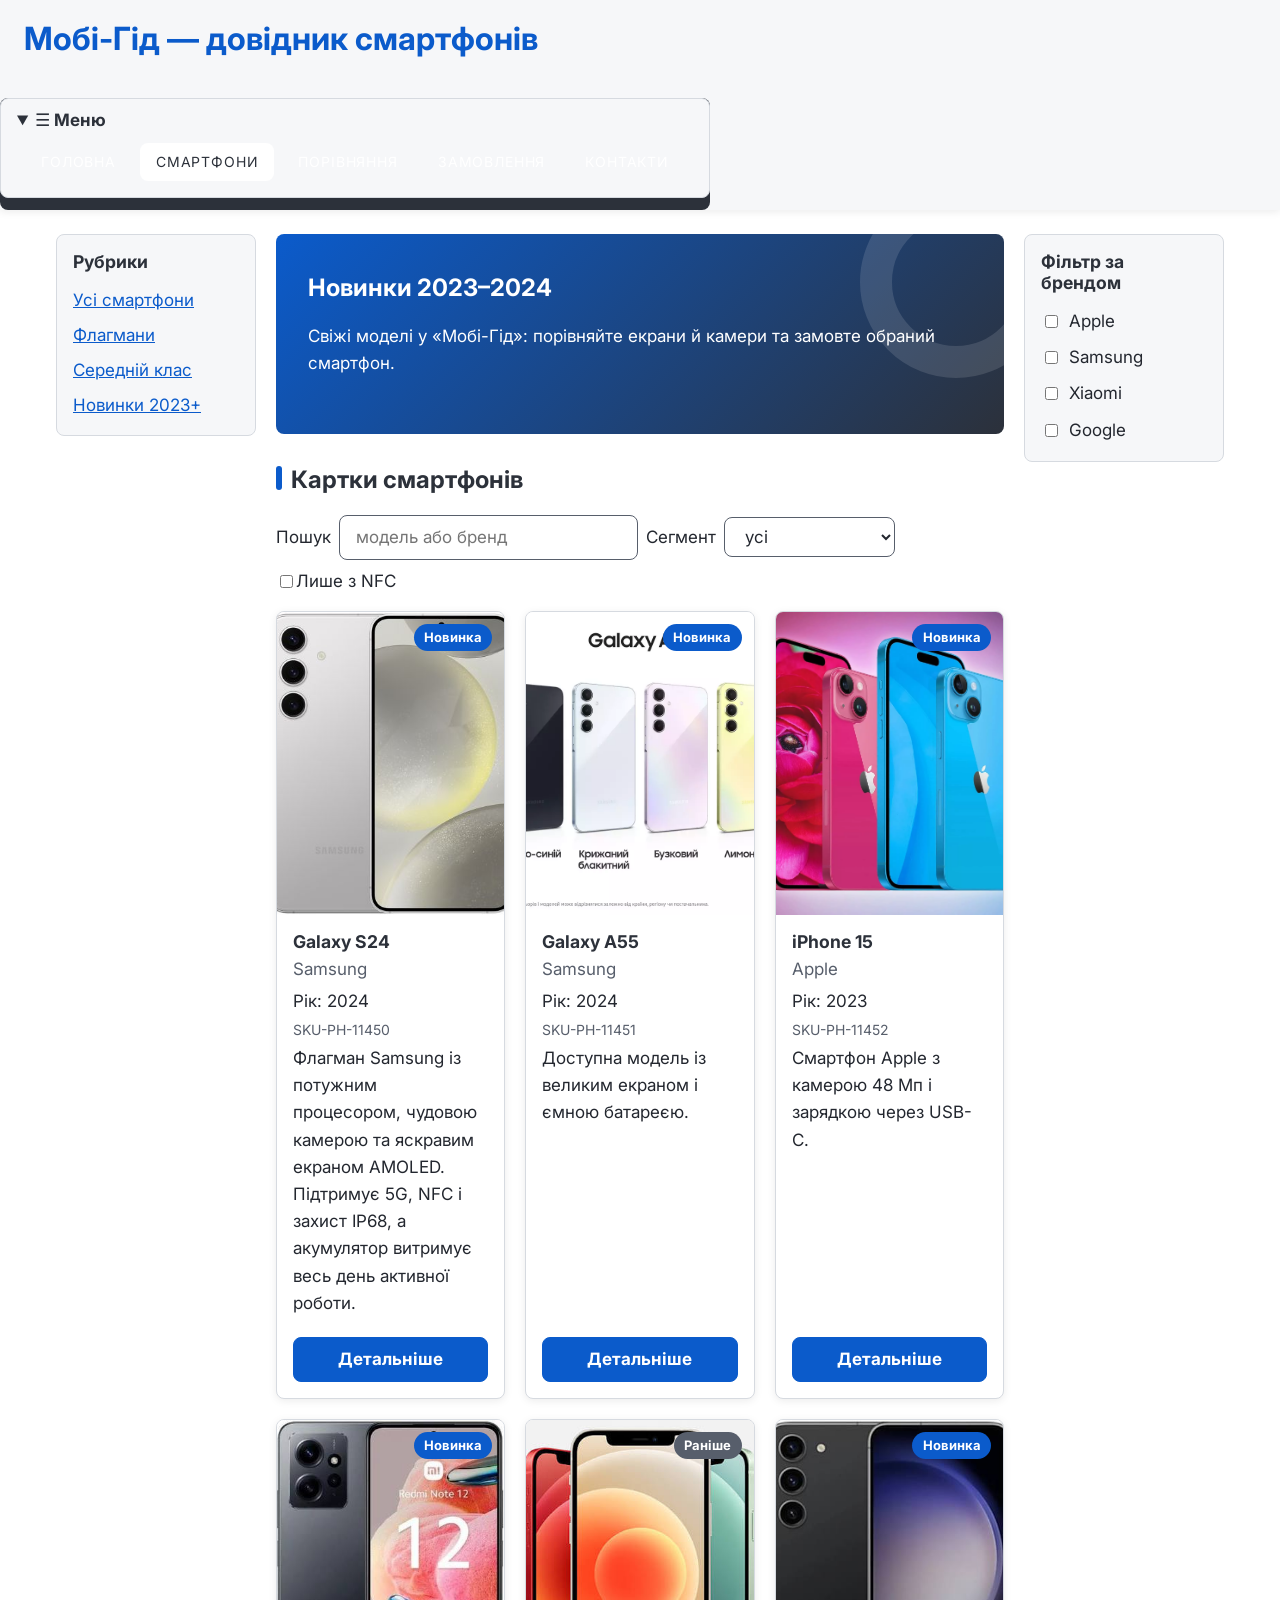
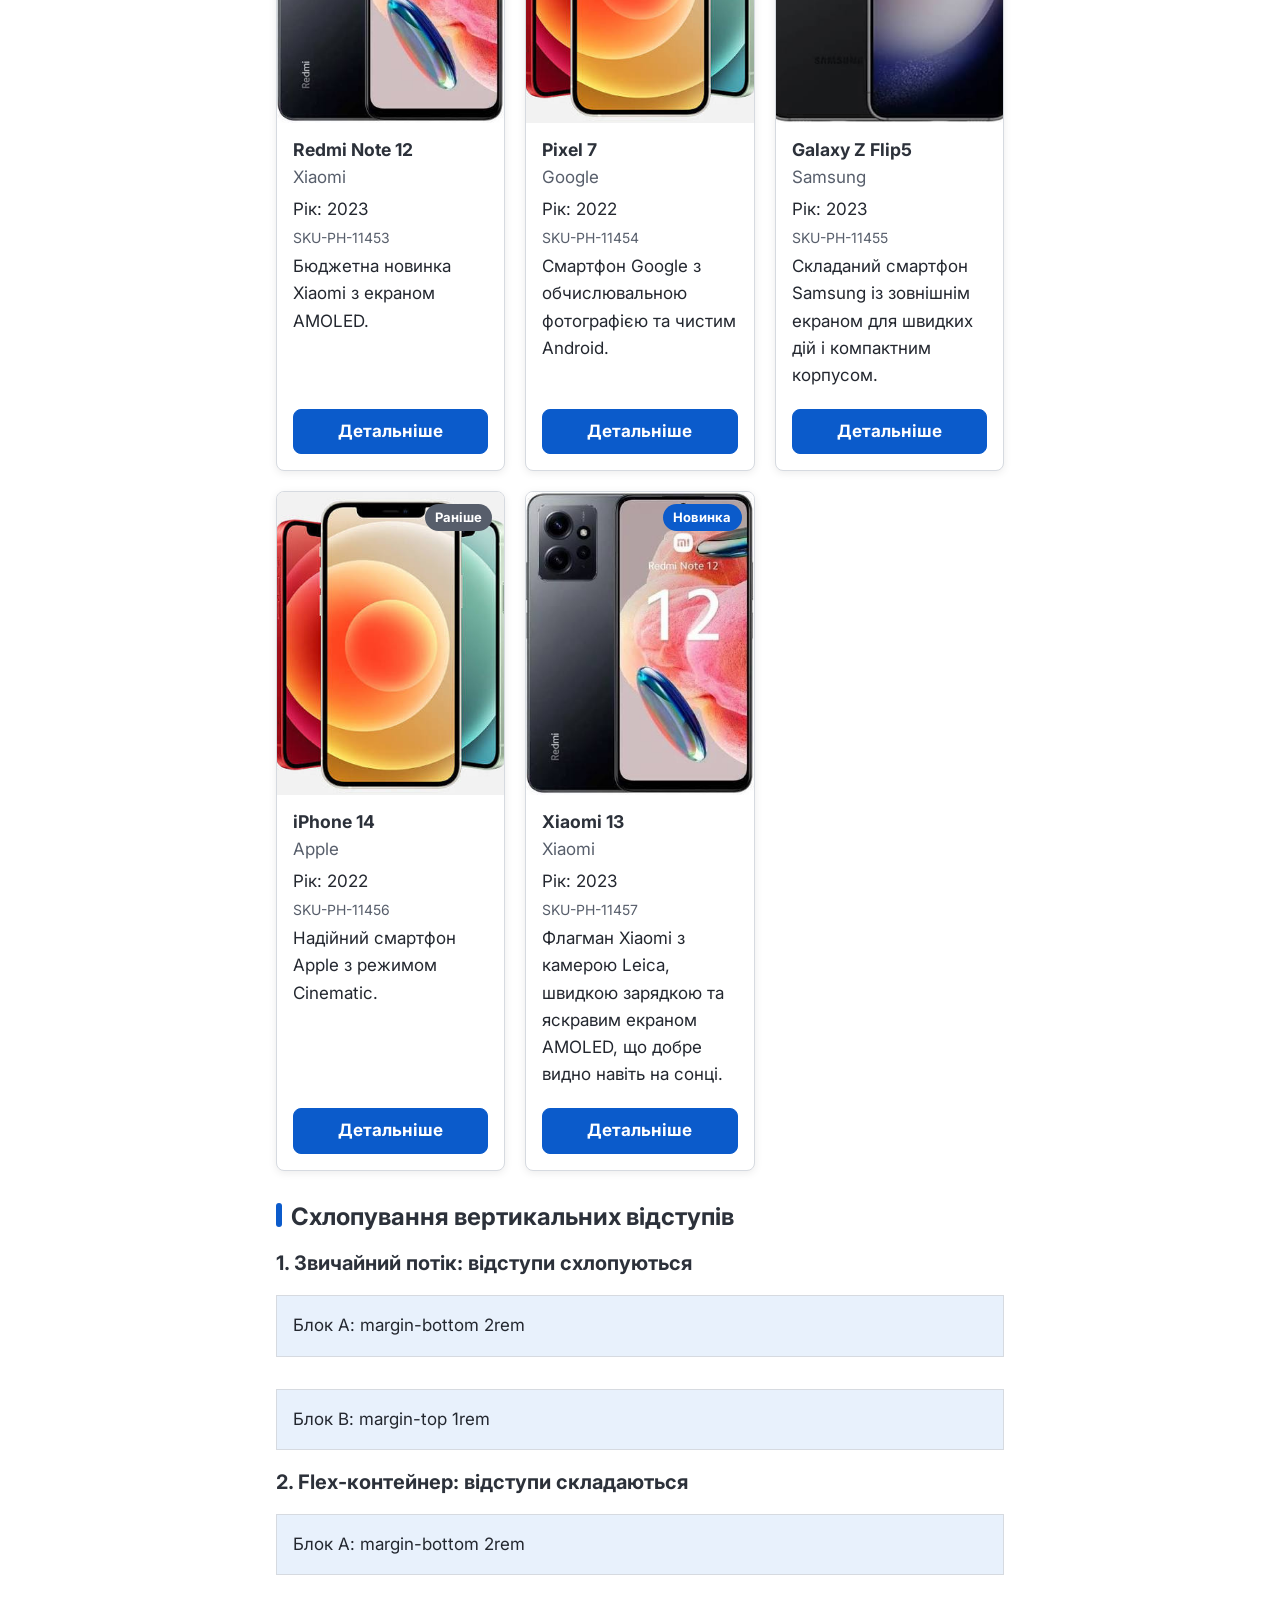
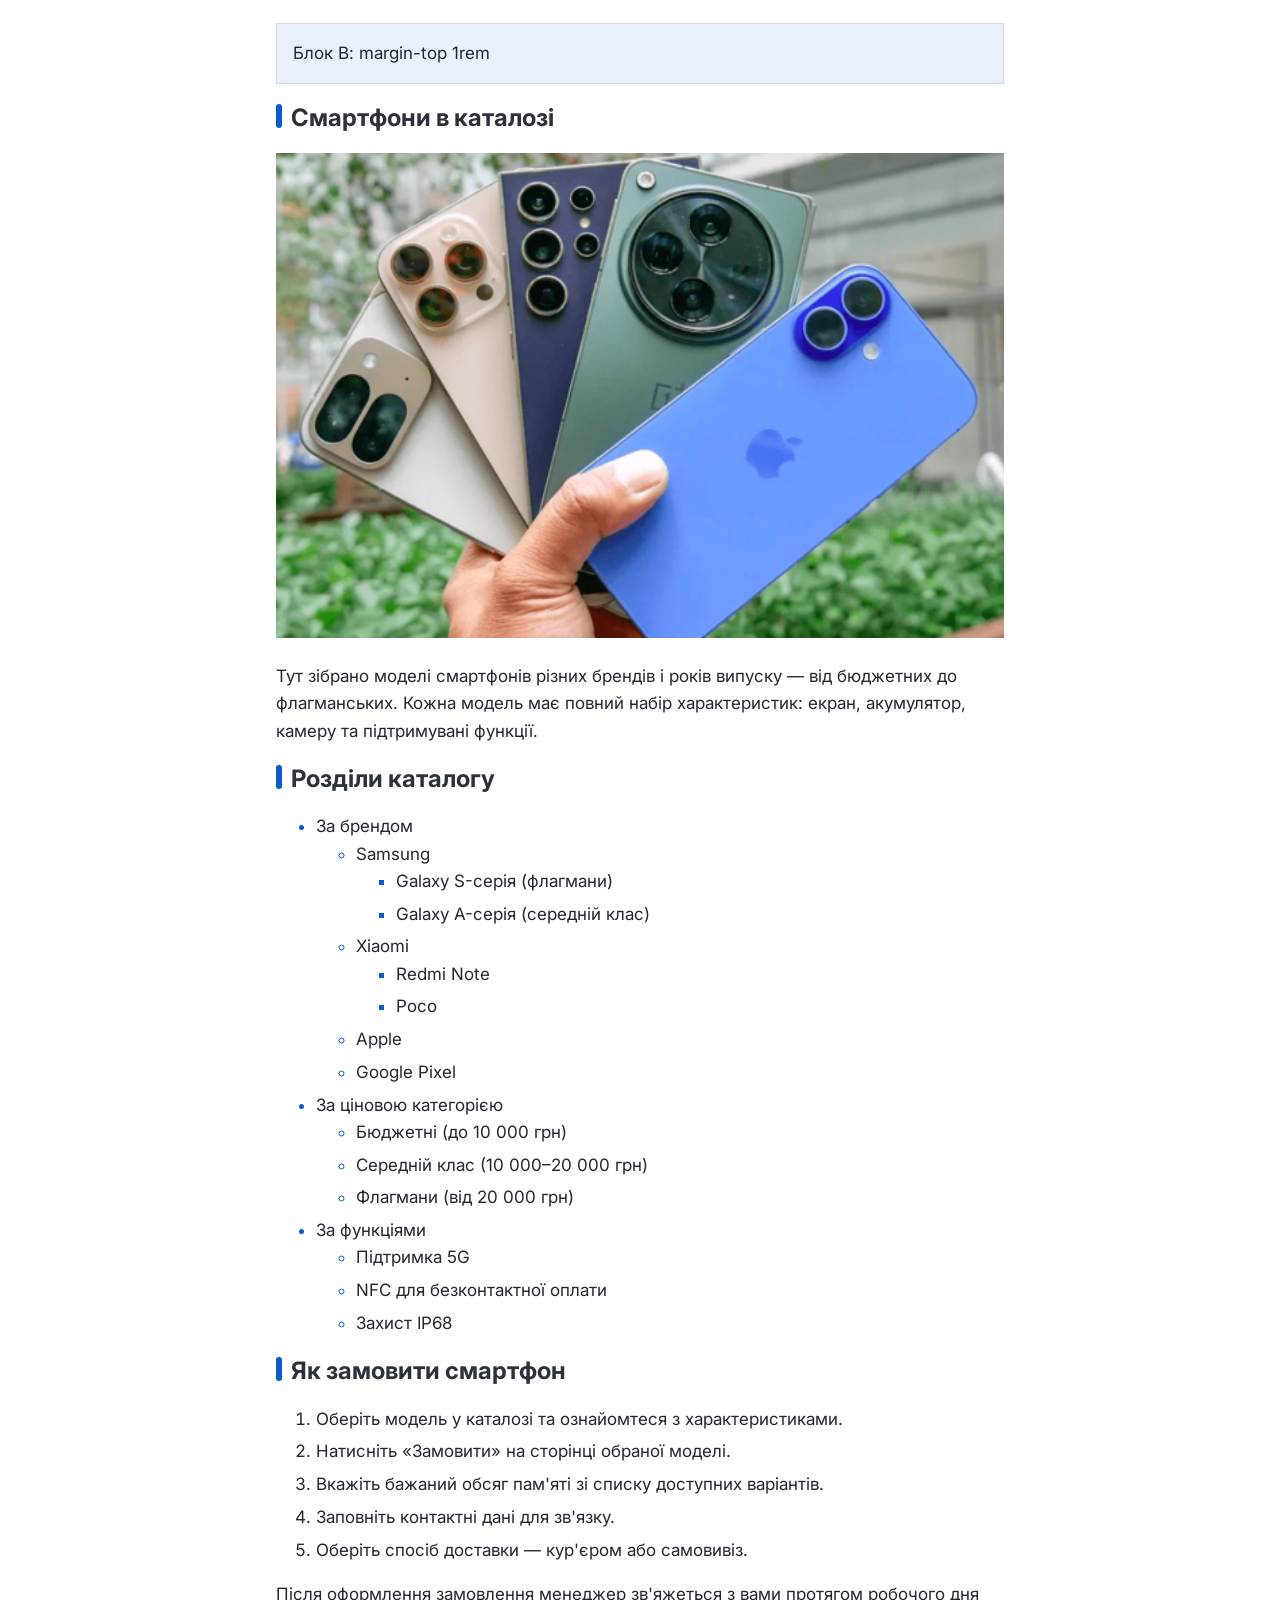
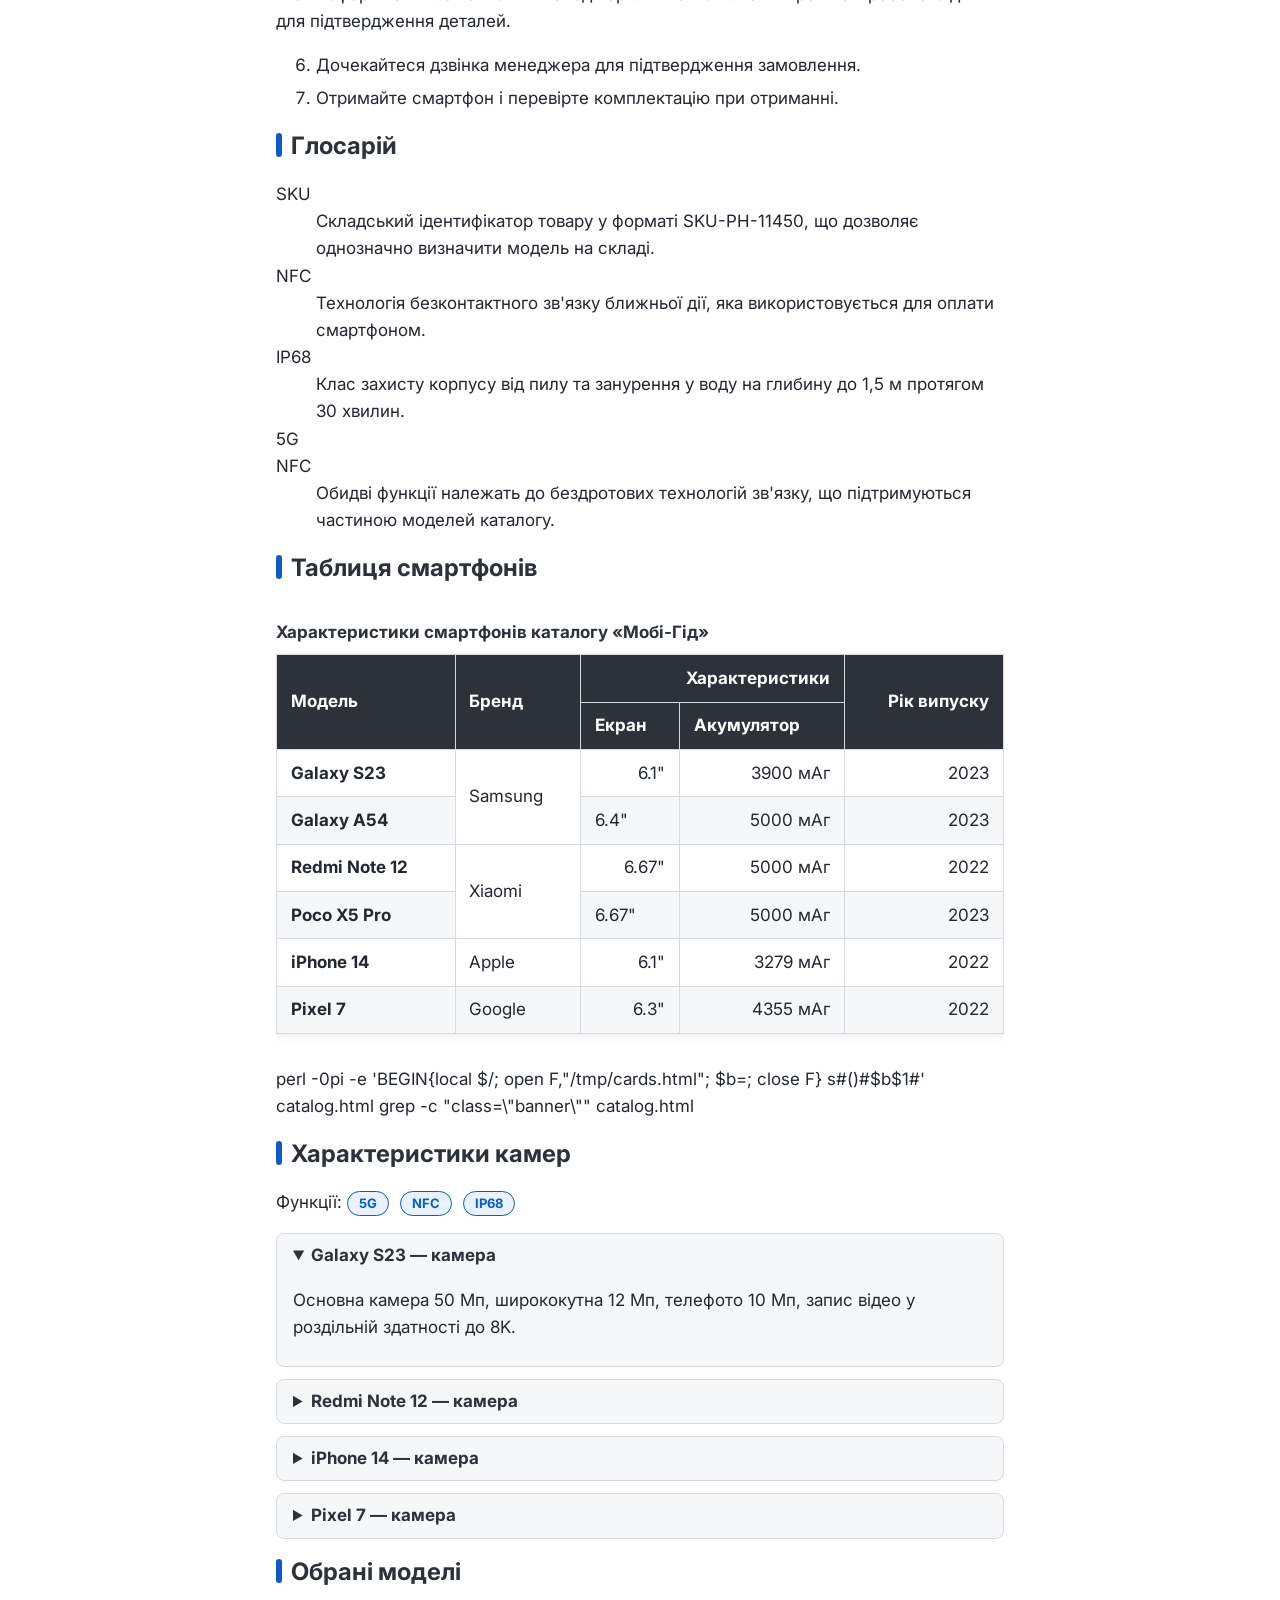
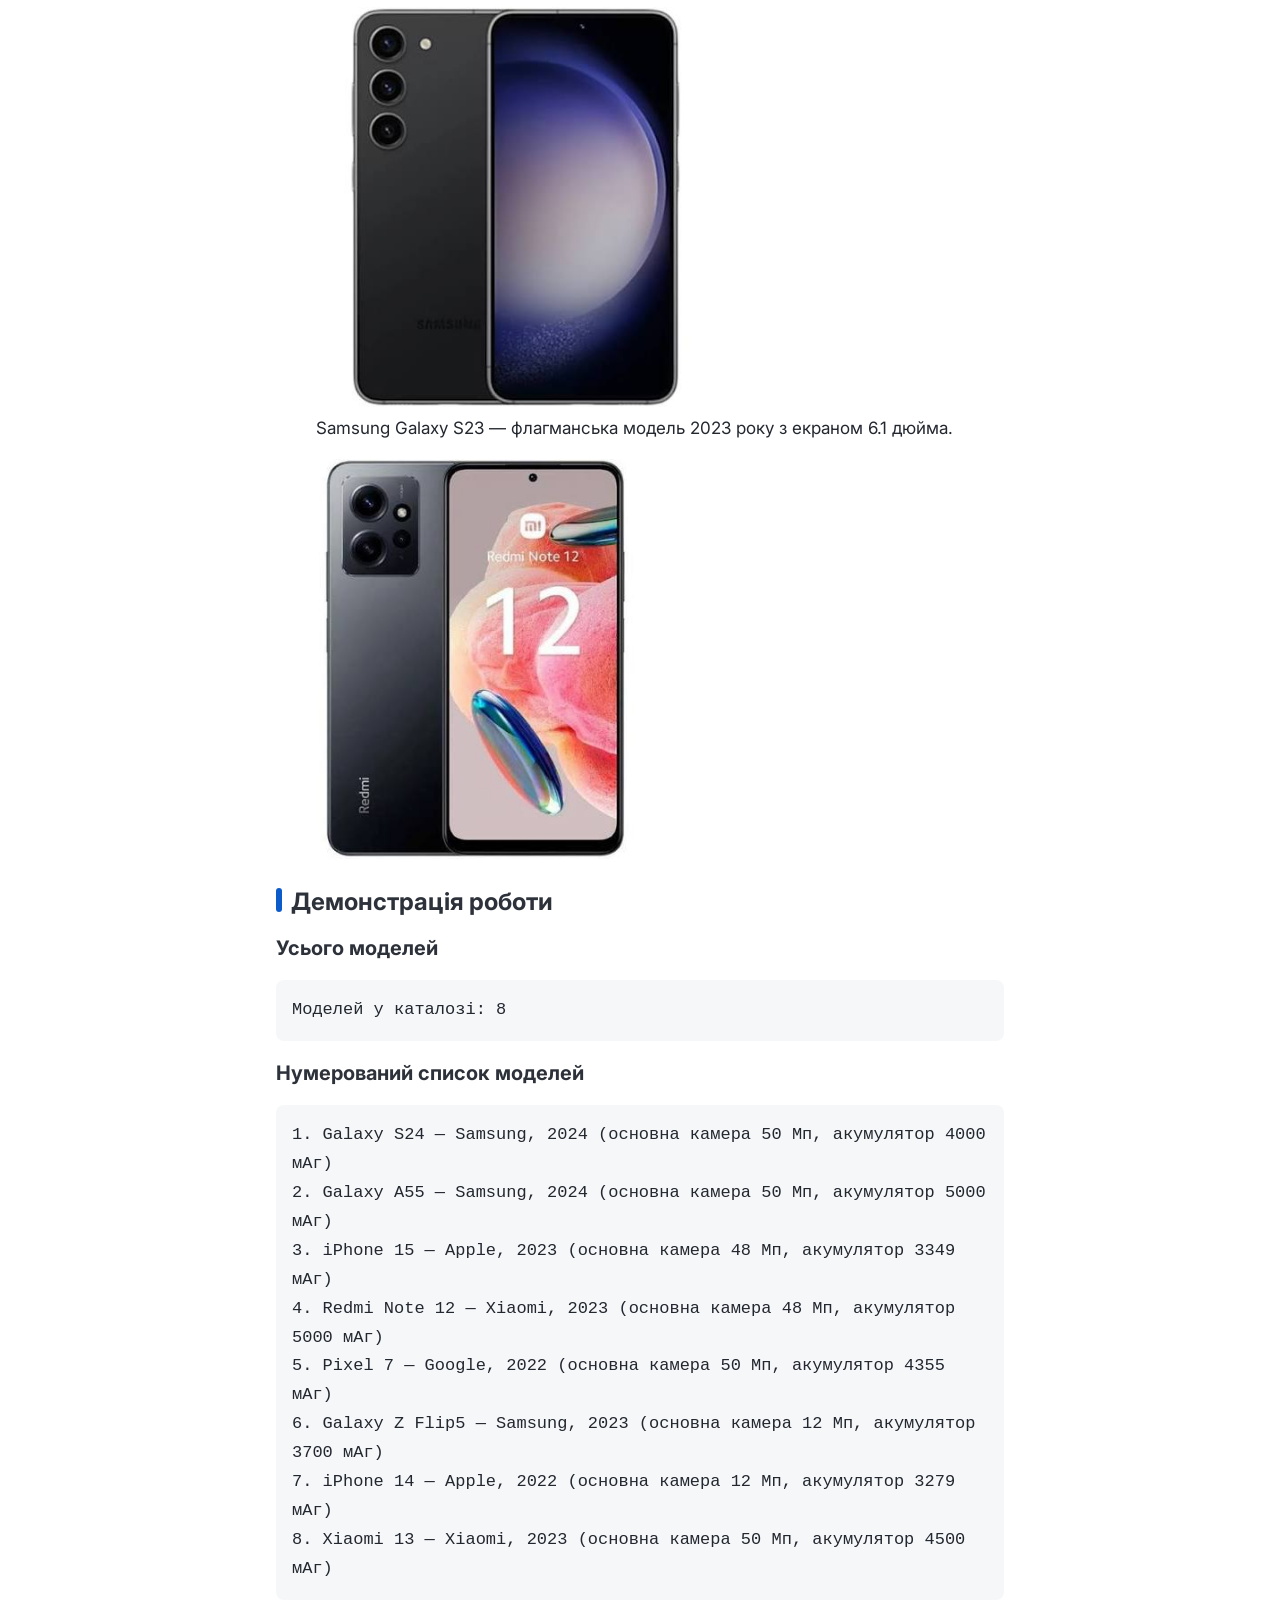
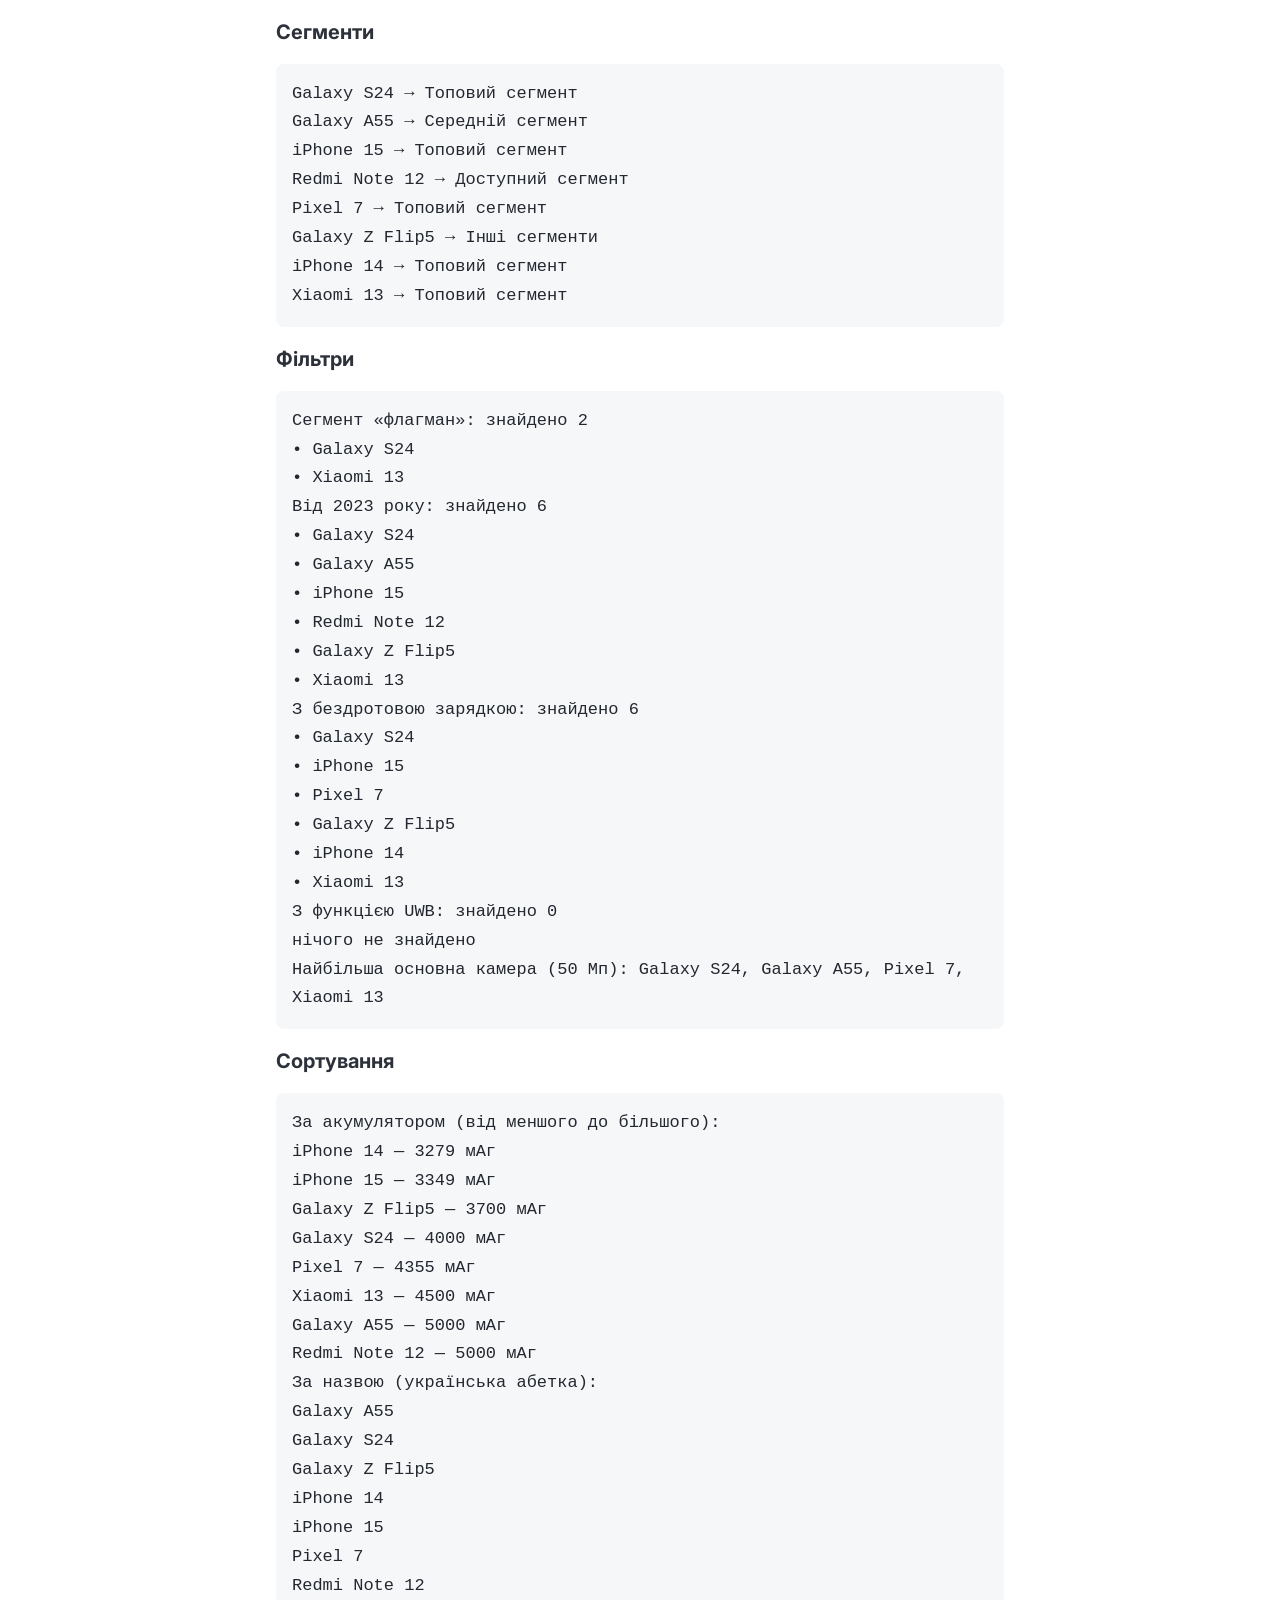
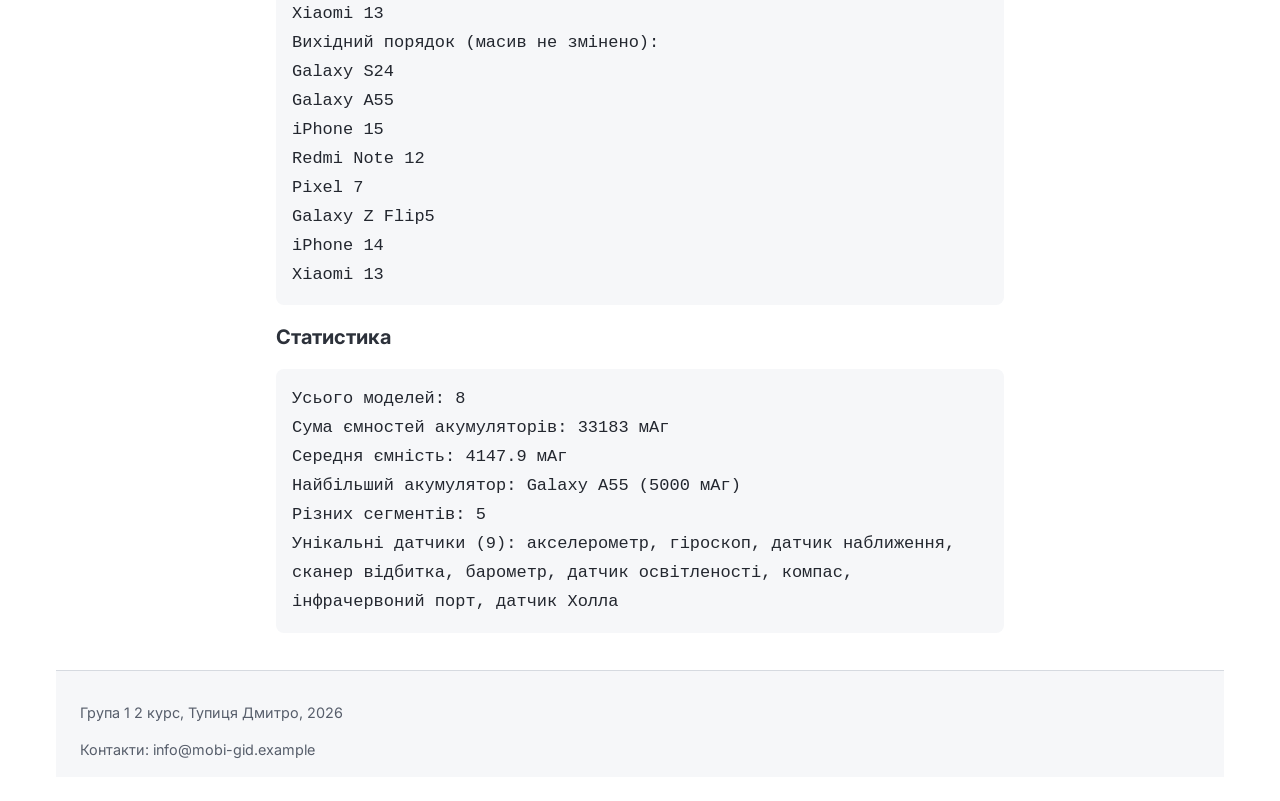
==== catalog.html @ 3b41d26b "LR9: search and filters with applyFilters" ====
<!DOCTYPE html>
<html lang="uk">
<head>
  <meta charset="UTF-8">
  <meta name="viewport" content="width=device-width, initial-scale=1">
  <title>Каталог смартфонів — Мобі-Гід</title>
  <link rel="stylesheet" href="css/styles.css">
  <script src="js/app.js" defer></script>
</head>
<body>

  <header class="site-header" id="promo">
    <h1>Мобі-Гід — довідник смартфонів</h1>
    <nav aria-label="Головне меню">
<details class="nav__details" open>
<summary class="nav__toggle">☰ Меню</summary>
<ul class="nav__list">
        <li><a href="index.html">Головна</a></li>
        <li><a class="current" href="catalog.html">Смартфони</a></li>
        <li><a href="#">Порівняння</a></li>
        <li><a href="form.html">Замовлення</a></li>
        <li><a href="#">Контакти</a></li>
      </ul>
</details>
</nav>
  </header>

  <div class="layout">
<nav class="layout__nav" aria-label="Рубрики каталогу">
  <h2>Рубрики</h2>
  <ul>
    <li><a href="#">Усі смартфони</a></li>
    <li><a href="#">Флагмани</a></li>
    <li><a href="#">Середній клас</a></li>
    <li><a href="#">Новинки 2023+</a></li>
  </ul>
</nav>
<main class="layout__main">
<section>
  <div class="banner">
    <h2>Новинки 2023–2024</h2>
    <p>Свіжі моделі у «Мобі-Гід»: порівняйте екрани й камери та замовте обраний смартфон.</p>
  </div>

  <h2>Картки смартфонів</h2>
  <div class="controls">
    <label for="q">Пошук</label>
    <input type="search" id="q" placeholder="модель або бренд">
    <label for="filter">Сегмент</label>
    <select id="filter">
      <option value="all">усі</option>
      <option value="флагман">флагман</option>
      <option value="преміум">преміум</option>
      <option value="середній клас">середній клас</option>
      <option value="бюджетний">бюджетний</option>
      <option value="складаний">складаний</option>
    </select>
    <label for="nfc"><input type="checkbox" id="nfc"> Лише з NFC</label>
  </div>
  <p id="empty" class="empty" hidden>Нічого не знайдено. Спробуйте інший запит.</p>
  <div class="loader" hidden>
    <div class="spinner" aria-hidden="true"></div>
    <p>Завантажуємо каталог…</p>
  </div>
  <div class="cards" id="cards"></div>
</section>

<section>
  <h2>Схлопування вертикальних відступів</h2>
  <h3>1. Звичайний потік: відступи схлопуються</h3>
  <div class="stack">
    <div class="box box-a">Блок A: margin-bottom 2rem</div>
    <div class="box box-b">Блок B: margin-top 1rem</div>
  </div>
  <h3>2. Flex-контейнер: відступи складаються</h3>
  <div class="stack stack-flex">
    <div class="box box-a">Блок A: margin-bottom 2rem</div>
    <div class="box box-b">Блок B: margin-top 1rem</div>
  </div>
</section>



    <!-- Перше зображення — у видимій зоні, без lazy loading -->
    <section>
      <h2>Смартфони в каталозі</h2>
      <img src="images/smartphones-hero.jpg" alt="Кілька сучасних смартфонів різних брендів, розкладених на столі" width="800" height="450">
      <p>Тут зібрано моделі смартфонів різних брендів і років випуску — від бюджетних до флагманських. Кожна модель має повний набір характеристик: екран, акумулятор, камеру та підтримувані функції.</p>
    </section>

    <!-- Розділи каталогу: вкладені списки -->
    <section>
      <h2>Розділи каталогу</h2>
      <ul>
        <li>За брендом
          <ul>
            <li>Samsung
              <ul>
                <li>Galaxy S-серія (флагмани)</li>
                <li>Galaxy A-серія (середній клас)</li>
              </ul>
            </li>
            <li>Xiaomi
              <ul>
                <li>Redmi Note</li>
                <li>Poco</li>
              </ul>
            </li>
            <li>Apple</li>
            <li>Google Pixel</li>
          </ul>
        </li>
        <li>За ціновою категорією
          <ul>
            <li>Бюджетні (до 10 000 грн)</li>
            <li>Середній клас (10 000–20 000 грн)</li>
            <li>Флагмани (від 20 000 грн)</li>
          </ul>
        </li>
        <li>За функціями
          <ul>
            <li>Підтримка 5G</li>
            <li>NFC для безконтактної оплати</li>
            <li>Захист IP68</li>
          </ul>
        </li>
      </ul>
    </section>

    <!-- Нумеровані списки: як замовити -->
    <section>
      <h2>Як замовити смартфон</h2>
      <ol>
        <li>Оберіть модель у каталозі та ознайомтеся з характеристиками.</li>
        <li>Натисніть «Замовити» на сторінці обраної моделі.</li>
        <li>Вкажіть бажаний обсяг пам'яті зі списку доступних варіантів.</li>
        <li>Заповніть контактні дані для зв'язку.</li>
        <li>Оберіть спосіб доставки — кур'єром або самовивіз.</li>
      </ol>
      <p>Після оформлення замовлення менеджер зв'яжеться з вами протягом робочого дня для підтвердження деталей.</p>
      <ol start="6">
        <li>Дочекайтеся дзвінка менеджера для підтвердження замовлення.</li>
        <li>Отримайте смартфон і перевірте комплектацію при отриманні.</li>
      </ol>
    </section>

    <!-- Глосарій -->
    <section>
      <h2>Глосарій</h2>
      <dl>
        <dt>SKU</dt>
        <dd>Складський ідентифікатор товару у форматі SKU-PH-11450, що дозволяє однозначно визначити модель на складі.</dd>

        <dt>NFC</dt>
        <dd>Технологія безконтактного зв'язку ближньої дії, яка використовується для оплати смартфоном.</dd>

        <dt>IP68</dt>
        <dd>Клас захисту корпусу від пилу та занурення у воду на глибину до 1,5 м протягом 30 хвилин.</dd>

        <dt>5G</dt>
        <dt>NFC</dt>
        <dd>Обидві функції належать до бездротових технологій зв'язку, що підтримуються частиною моделей каталогу.</dd>
      </dl>
    </section>

    <!-- Таблиця даних -->
    <section>
      <h2>Таблиця смартфонів</h2>
      <div class="table-wrap">
<table>
        <caption>Характеристики смартфонів каталогу «Мобі-Гід»</caption>
        <thead>
          <tr>
            <th rowspan="2" scope="col">Модель</th>
            <th rowspan="2" scope="col">Бренд</th>
            <th colspan="2" scope="colgroup">Характеристики</th>
            <th rowspan="2" scope="col">Рік випуску</th>
          </tr>
          <tr>
            <th scope="col">Екран</th>
            <th scope="col">Акумулятор</th>
          </tr>
        </thead>
        <tbody>
          <tr>
            <th scope="row">Galaxy S23</th>
            <td rowspan="2">Samsung</td>
            <td>6.1"</td>
            <td>3900 мАг</td>
            <td>2023</td>
          </tr>
          <tr>
            <th scope="row">Galaxy A54</th>
            <td>6.4"</td>
            <td>5000 мАг</td>
            <td>2023</td>
          </tr>
          <tr>
            <th scope="row">Redmi Note 12</th>
            <td rowspan="2">Xiaomi</td>
            <td>6.67"</td>
            <td>5000 мАг</td>
            <td>2022</td>
          </tr>
          <tr>
            <th scope="row">Poco X5 Pro</th>
            <td>6.67"</td>
            <td>5000 мАг</td>
            <td>2023</td>
          </tr>
          <tr>
            <th scope="row">iPhone 14</th>
            <td>Apple</td>
            <td>6.1"</td>
            <td>3279 мАг</td>
            <td>2022</td>
          </tr>
          <tr>
            <th scope="row">Pixel 7</th>
            <td>Google</td>
            <td>6.3"</td>
            <td>4355 мАг</td>
            <td>2022</td>
          </tr>
        </tbody>
      </table>
</div>
    </section>
perl -0pi -e 'BEGIN{local $/; open F,"/tmp/cards.html"; $b=<F>; close F} s#(<!-- Details / Summary -->)#$b$1#' catalog.html
grep -c "class=\"banner\"" catalog.html

    <!-- Details / Summary -->
    <section>
      <h2>Характеристики камер</h2>
<p>Функції: <span class="pill">5G</span> <span class="pill">NFC</span> <span class="pill">IP68</span></p>
      <details open>
        <summary>Galaxy S23 — камера</summary>
        <p>Основна камера 50 Мп, ширококутна 12 Мп, телефото 10 Мп, запис відео у роздільній здатності до 8K.</p>
      </details>

      <details>
        <summary>Redmi Note 12 — камера</summary>
        <p>Основна камера 48 Мп, ширококутна 8 Мп, макрооб'єктив 2 Мп, запис відео у роздільній здатності Full HD.</p>
      </details>

      <details>
        <summary>iPhone 14 — камера</summary>
        <p>Основна камера 12 Мп, ширококутна 12 Мп, запис відео у роздільній здатності до 4K із стабілізацією Cinematic mode.</p>
      </details>

      <details>
        <summary>Pixel 7 — камера</summary>
        <p>Основна камера 50 Мп, ширококутна 12 Мп, запис відео у роздільній здатності до 4K з обчислювальною фотографією Google.</p>
      </details>

    </section>

    <!-- Друге і третє зображення, одне з figure/figcaption -->
    <section>
      <h2>Обрані моделі</h2>

      <figure>
        <img src="images/samsung-galaxy-s23.jpg" alt="Смартфон Samsung Galaxy S23 чорного кольору, вигляд спереду" width="400" height="500" loading="lazy">
        <figcaption>Samsung Galaxy S23 — флагманська модель 2023 року з екраном 6.1 дюйма.</figcaption>
      </figure>

      <img src="images/xiaomi-redmi-note-12.jpg" alt="Смартфон Xiaomi Redmi Note 12 синього кольору, вигляд ззаду" width="400" height="500" loading="lazy">

    </section>

  <section class="demo" id="demo">
  <h2>Демонстрація роботи</h2>
  <h3>Усього моделей</h3>
  <p class="js-out" id="out-count"></p>
  <h3>Нумерований список моделей</h3>
  <p class="js-out" id="out-numbered"></p>
  <h3>Сегменти</h3>
  <p class="js-out" id="out-categories"></p>
  <h3>Фільтри</h3>
  <p class="js-out" id="out-filter"></p>
  <h3>Сортування</h3>
  <p class="js-out" id="out-sorted"></p>
  <h3>Статистика</h3>
  <p class="js-out" id="out-stats"></p>
</section>
</main>
<aside class="layout__aside">
  <h2>Фільтр за брендом</h2>
  <ul>
    <li><label><input type="checkbox" value="Apple"> Apple</label></li>
    <li><label><input type="checkbox" value="Samsung"> Samsung</label></li>
    <li><label><input type="checkbox" value="Xiaomi"> Xiaomi</label></li>
    <li><label><input type="checkbox" value="Google"> Google</label></li>
  </ul>
</aside>

  <footer class="layout__footer">
    <p>Група 1 2 курс, Тупиця Дмитро, 2026</p>
    <p>Контакти: info@mobi-gid.example</p>
</footer>
</div>

<dialog id="details">
  <h2>Samsung Galaxy S24</h2>
  <p>Ідентифікатор: SKU-PH-11450</p>
  <p>Розгорнутий опис: екран 6.2" AMOLED, основна камера 50 Мп (надширококутна 12 Мп, телефото 10 Мп), акумулятор 4000 мАг, підтримка 5G, NFC і захисту IP68.</p>
  <button type="button" id="closeDetails">Закрити</button>
</dialog>

<script>
  const dlg = document.getElementById("details");
  document.getElementById("openDetails").addEventListener("click", () => dlg.showModal());
  document.getElementById("closeDetails").addEventListener("click", () => dlg.close());
</script>

</body>
</html>
---- css/styles.css ----
/* ==========================================================
   Проєкт: «Мобі-Гід» — довідник смартфонів
   Варіант: 10 (Каталог мобільних телефонів)
   Автор: Тупиця Дмитро
   Дата: 14.10.2026
   ========================================================== */

@import url('https://fonts.googleapis.com/css2?family=Inter:wght@400;700&subset=cyrillic&display=swap');

/* Палітра «мінімалістична»: багато білого, графітовий текст, синій акцент.
   Шрифт Inter (є кирилиця), накреслення 400 і 700 — разом два. */
:root {
  --color-brand: hsl(220 14% 20%);
  --color-accent: hsl(215 90% 42%);
  --color-bg: hsl(0 0% 100%);
  --color-surface: hsl(215 20% 97%);
  --color-text: hsl(220 14% 16%);
  --color-muted: hsl(220 10% 38%);
  --color-on-brand: hsl(0 0% 100%);
  --color-border: hsl(215 14% 86%);
  --color-pill-bg: hsl(215 80% 95%);
  --color-valid: hsl(145 55% 32%);
  --color-valid-bg: hsl(145 45% 95%);
  --color-invalid: hsl(0 65% 42%);
  --color-invalid-bg: hsl(0 80% 96%);

  --font-body: "Inter", system-ui, "Segoe UI", Arial, sans-serif;
  --font-heading: "Inter", system-ui, "Segoe UI", Arial, sans-serif;
  --radius: 0.5rem;
  --radius-pill: 999px;
  --space: 1rem;
  --shadow: 0 2px 8px rgb(0 0 0 / 8%);
  --max-text: 65ch;
  --max-page: 62rem;
  --gap: 1.25rem;
  --min-col: 240px;
  --sidebar: 200px;
  --space-sm: 0.5rem;
  --space-lg: 1.5rem;
  --card-width: 16rem;
  --color-banner-from: hsl(215 90% 42%);
  --color-banner-to: hsl(220 14% 20%);
}

/* ---------- Базові стилі та типографіка ---------- */
*, *::before, *::after { box-sizing: border-box; }

/* max-width: 100% не дає зображенню бути ширшим за свій блок: без нього одна
   надто широка картинка розтягує сторінку й з'являється горизонтальна прокрутка;
   height: auto зберігає пропорції, коли ширина стискається. */
img, video, iframe {
  max-width: 100%;
  height: auto;
}

body {
  margin: 0;
  font-family: var(--font-body);
  font-size: 1.0625rem;
  line-height: 1.6;
  color: var(--color-text);
  background: var(--color-bg);
}

h1, h2, h3 {
  font-family: var(--font-heading);
  line-height: 1.2;
  font-weight: 700;
  color: var(--color-brand);
}
h1 { font-size: clamp(1.5rem, 1.1rem + 1.8vw, 2rem); }
h2 { font-size: clamp(1.25rem, 1rem + 1.1vw, 1.5rem); }
h3 { font-size: clamp(1.1rem, 1rem + 0.6vw, 1.25rem); }

p { max-width: var(--max-text); }
img { max-width: 100%; height: auto; }

/* ---------- Шапка, основний блок, футер ---------- */
header { background: var(--color-surface); }
header h1 { margin: 0; padding: 1.25rem 1.5rem; }

main {
  max-width: var(--max-page);
  margin: 0 auto;
  padding: calc(var(--space) * 2) 1.5rem;
}

footer {
  background: var(--color-surface);
  border-top: 1px solid var(--color-border);
  color: var(--color-muted);
  padding: var(--space) 1.5rem;
  font-size: 0.9rem;
}

/* ---------- Стани посилань у порядку LVHFA ---------- */
/* Порядок LVHFA критичний: правила мають однакову специфічність, тому
   перемагає пізніше; якщо поставити :hover перед :link, то :link, що
   збігається з усіма посиланнями, перекриє :hover і ефект зникне. */
a:link { color: var(--color-accent); }
a:visited { color: var(--color-brand); }
a:hover { color: var(--color-brand); text-decoration-thickness: 2px; }
a:focus-visible { outline: 3px solid var(--color-accent); outline-offset: 2px; }
a:active { color: var(--color-muted); }


/* ---------- Обов'язковий набір селекторів ---------- */
/* [Псевдоклас :first-child + комбінатор «дитина» >]
   Перший дочірній елемент <main> — без верхнього відступу. */
main > :first-child { margin-top: 0; }

/* [Псевдоклас :last-child]
   Останній абзац футера — без нижнього відступу. */
footer p:last-child { margin-bottom: 0; }

/* [Псевдоклас :not() + :last-child + комбінатор «нащадок» (пробіл)]
   Усі пункти списків усередині <main>, крім останнього, отримують відступ. */
main li:not(:last-child) { margin-bottom: 0.35rem; }

/* [Комбінатор сусіда +]
   Абзац, що йде одразу після <h2>, — без верхнього відступу. */
h2 + p { margin-top: 0; }

/* [Атрибутний селектор + псевдоелемент ::after]
   Зовнішні посилання (href починається з http) отримують стрілку ↗. */
a[href^="http"]::after { content: " \2197"; font-size: 0.85em; }

/* [Псевдоелемент ::before] Декоративна синя смужка перед заголовками h2. */
main h2::before {
  content: "";
  display: inline-flex;
  width: 0.35rem;
  height: 1em;
  margin-right: 0.6rem;
  background: var(--color-accent);
  border-radius: var(--radius-pill);
  vertical-align: -0.1em;
}

/* [Псевдоелемент ::marker] Маркери списків у <main> — акцентного кольору. */
main ul li::marker { color: var(--color-accent); }

/* ---------- details / summary ---------- */
details {
  background: var(--color-surface);
  border: 1px solid var(--color-border);
  border-radius: var(--radius);
  padding: 0.5rem 1rem;
  margin-bottom: 0.75rem;
}
summary { cursor: pointer; font-weight: 700; color: var(--color-brand); }

/* ---------- «Пігулки» функцій (5G, NFC, IP68) ---------- */
.pill {
  display: inline-flex;
  padding: 0.15rem 0.7rem;
  border: 1px solid var(--color-accent);
  border-radius: var(--radius-pill);
  background: var(--color-pill-bg);
  color: var(--color-accent);
  font-size: 0.8125rem;
  font-weight: 700;
  line-height: 1.4;
}
/* [Комбінатор сусіда +] Друга й наступні «пігулки» поспіль — із відступом зліва. */
.pill + .pill { margin-left: 0.35rem; }

/* ---------- Таблиця каталогу (LR2) ---------- */
/* Широка таблиця прокручується всередині власного контейнера, а не сторінки */
.table-wrap { overflow-x: auto; }
.table-wrap table { min-width: 32rem; }

table {
  width: 100%;
  border-collapse: collapse;
  margin: var(--space) 0 calc(var(--space) * 2);
  /* Запасне значення: якщо змінну --shadow не оголошено (або видалено з :root),
     браузер візьме друге значення після коми; без нього тінь просто зникла б. */
  box-shadow: var(--shadow, 0 2px 8px rgb(0 0 0 / 10%));
}

caption {
  caption-side: top;
  text-align: left;
  font-weight: 700;
  color: var(--color-brand);
  padding-bottom: 0.5rem;
}

th, td {
  border: 1px solid var(--color-border);
  padding: 0.6rem 0.85rem;
  text-align: left;
}

thead th { background: var(--color-brand); color: var(--color-on-brand); }

/* Числові колонки (3–5: рік, екран, акумулятор) — праворуч */
th:nth-child(n+3), td:nth-child(n+3) { text-align: right; }

/* Зебра. Формула an+b: even дорівнює 2n, тобто n = 0, 1, 2, 3…
   дає 0, 2, 4, 6… — обираються 2-й, 4-й, 6-й рядки тіла таблиці
   (кожен другий, починаючи з другого). Варіант odd (2n+1) обрав би 1-й, 3-й, 5-й. */
tbody tr:nth-child(even) { background: var(--color-surface); }

/* Підсвітка під курсором: стоїть після зебри, бо специфічність однакова */
tbody tr:hover { background: var(--color-pill-bg); }

/* ---------- Форма замовлення (LR3) ---------- */
form fieldset {
  border: 1px solid var(--color-border);
  border-radius: var(--radius);
  margin: 0 0 var(--space);
  padding: var(--space) calc(var(--space) * 1.5);
}
legend { font-weight: 700; color: var(--color-brand); padding: 0 0.5rem; }

label { display: inline-flex; margin: 0.75rem 0 0.25rem; }

/* Поля однакової ширини (крім радіо, чекбоксів і кнопок) */
form input:not([type="radio"], [type="checkbox"], [type="submit"], [type="reset"]),
form select,
form textarea {
  display: block;
  width: 100%;
  max-width: 28rem;
  padding: 0.55rem 0.75rem;
  font: inherit;
  color: var(--color-text);
  background: var(--color-bg);
  border: 1px solid var(--color-muted);
  border-radius: var(--radius);
}

input[type="radio"], input[type="checkbox"] { accent-color: var(--color-accent); }

/* Стани полів. Чому :focus:invalid, а не просто :invalid: порожні обов'язкові
   поля є :invalid одразу після завантаження, тож без :focus уся сторінка
   стала б червоною до того, як користувач щось ввів. З :focus підсвічується
   лише те поле, у якому зараз друкують. */
input:focus:invalid, select:focus:invalid, textarea:focus:invalid {
  border-color: var(--color-invalid);
  background: var(--color-invalid-bg);
  outline: 2px solid var(--color-invalid);
}
input:focus:valid, select:focus:valid, textarea:focus:valid {
  border-color: var(--color-valid);
  background: var(--color-valid-bg);
  outline: 2px solid var(--color-valid);
}

/* [Псевдоклас :checked] Позначені радіо й чекбокси отримують обведення. */
input[type="radio"]:checked, input[type="checkbox"]:checked {
  outline: 2px solid var(--color-accent);
  outline-offset: 2px;
}

/* [Псевдоклас :disabled] Вимкнені поля виглядають приглушено. */
input:disabled, select:disabled, textarea:disabled {
  background: var(--color-surface);
  color: var(--color-muted);
  cursor: not-allowed;
}

/* Позначка обов'язкових полів псевдоелементом ::after: зірочка після підпису.
   Перший селектор — поле одразу після label, другий — поле всередині label. */
label:has(+ :required)::after,
label:has(:required)::after {
  content: " *";
  color: var(--color-invalid);
}

/* Кнопки різняться атрибутним селектором за type, без доданих класів */
button, input[type="submit"], input[type="reset"] {
  padding: 0.6rem 1.4rem;
  font: inherit;
  font-weight: 700;
  border-radius: var(--radius);
  cursor: pointer;
  margin-right: 0.5rem;
}
button[type="submit"], input[type="submit"] {
  background: var(--color-accent);
  color: var(--color-on-brand);
  border: 1px solid var(--color-accent);
}
button[type="submit"]:hover, input[type="submit"]:hover {
  background: var(--color-brand);
  border-color: var(--color-brand);
}
button[type="reset"], input[type="reset"] {
  background: var(--color-bg);
  color: var(--color-brand);
  border: 1px solid var(--color-muted);
}

/* --- Демонстрація специфічності ---
   Елемент: заголовок h1 у шапці (<header class="site-header" id="promo">).
   Претенденти на колір заголовка:
   h1                → (0,0,1)
   .site-header h1   → (0,1,1)
   #promo h1         → (1,0,1)  ← перемагає
   Трійки (a,b,c) порівнюємо зліва направо, як номер версії:
   a — кількість id, b — класів/атрибутів/псевдокласів, c — елементів.
   У #promo h1 одиниця в першій колонці, тому решта вже не має значення.
   Скільки б класів я не додав, вони не наздоженуть один id —
   саме тому id для стилів не використовують.
*/
/* h1 { color: var(--color-text); } */
/* .site-header h1 { color: var(--color-muted); } */
#promo h1 { color: var(--color-accent); }

/* Inline-стиль: <h1 style="color: var(--color-muted)">
   Він має специфічність (1,0,0,0) — вищу за будь-який селектор у цьому файлі,
   тому переміг би всі три правила. Це поганий спосіб виграти: стиль змішується
   з розміткою, його не можна перевизначити зі styles.css інакше, ніж зробивши ще специфічніший селектор
   і не можна перевикористати на інших елементах. */

/* ---------- ЛР5: банер із градієнтом ---------- */
/* position: relative робить банер точкою відліку для абсолютного ::after;
   overflow: hidden обрізає частину кола, що виступає за межі банера. */
.banner {
  position: relative;
  overflow: hidden;
  margin-bottom: 2rem;
  padding: 2.5rem 2rem;
  border-radius: var(--radius);
  background: linear-gradient(135deg, var(--color-banner-from), var(--color-banner-to));
  color: var(--color-on-brand);
}
.banner h2 { margin-top: 0; color: var(--color-on-brand); }
.banner h2::before { display: none; }
.banner::after {
  content: "";
  position: absolute;
  top: -3rem;
  right: -3rem;
  width: 12rem;
  height: 12rem;
  border: 2rem solid var(--color-on-brand);
  border-radius: 50%;
  opacity: 0.12;
}

/* ===== Адаптив (mobile-first) =====
   база              — телефон,  ≤ 767px
   min-width: 768px  — планшет, 768–1023px
   min-width: 1024px — десктоп, ≥ 1024px
   Медіазапити лише через min-width і лежать поруч зі своїм компонентом.
*/

/* ---------- ЛР5: картки смартфонів ---------- */
.cards {
  display: grid;
  grid-template-columns: repeat(auto-fit, minmax(var(--min-col), 1fr));
  gap: var(--gap);
  margin: var(--space) 0 calc(var(--space) * 2);
}

/* Число колонок каталогу міняємо значенням --min-col, а не repeat(N, 1fr) */
@media (min-width: 768px) {
  .cards { --min-col: 220px; }
}
@media (min-width: 1024px) {
  .cards { --min-col: 200px; }
}

/* position: relative — бейдж відраховується від кутів картки;
   overflow: hidden — фото обрізається по заокруглених кутах. */
.card {
  position: relative;
  overflow: hidden;
  display: flex;
  flex-direction: column;
  background: var(--color-bg);
  border: 1px solid var(--color-border);
  border-radius: var(--radius);
  box-shadow: var(--shadow, 0 2px 8px rgb(0 0 0 / 10%));
}

/* Вертикальні пропорції 3:4; object-fit: cover заповнює область без спотворень */
.card img {
  display: block;
  width: 100%;
  aspect-ratio: 3 / 4;
  object-fit: cover;
  object-position: center top;
}

.card-body { padding: var(--space); }
.card p { margin: 0 0 0.25rem; }
.card-brand { color: var(--color-muted); }
.card-sku { font-size: 0.875rem; color: var(--color-muted); }

/* Довга назва моделі обрізається трьома крапками */
.card h3 {
  margin: 0 0 0.25rem;
  font-size: 1.1rem;
  white-space: nowrap;
  overflow: hidden;
  text-overflow: ellipsis;
}

/* Бейдж «Новинка» у правому верхньому куті картки */
.badge {
  position: absolute;
  top: 0.75rem;
  right: 0.75rem;
  z-index: 1;
  padding: 0.2rem 0.65rem;
  border-radius: var(--radius-pill);
  background: var(--color-accent);
  color: var(--color-on-brand);
  font-size: 0.8125rem;
  font-weight: 700;
}

/* ---------- ЛР5: липка шапка ---------- */
/* sticky + top: 0 — шапка разом із меню лишається вгорі під час прокручування;
   z-index: 100 тримає її над картками та бейджами. */
.site-header {
  position: sticky;
  top: 0;
  z-index: 100;
  box-shadow: var(--shadow, 0 2px 8px rgb(0 0 0 / 10%));
}

/* ---------- ЛР5: схлопування відступів ---------- */
.box {
  padding: 1rem;
  background: var(--color-pill-bg);
  border: 1px solid var(--color-border);
}
.box-a { margin-bottom: 2rem; }
.box-b { margin-top: 1rem; }
/* Звичайний потік: відстань між A і B = 2rem (більший із відступів).
   Flex-контейнер: відступи не схлопуються, відстань = 2rem + 1rem = 3rem. */
.stack-flex { display: flex; flex-direction: column; }

/* ---------- LR6: нутрощі картки на Flexbox ---------- */
/* margin-top: auto віддає блоку весь вільний простір над ним: так само, як
   margin: 0 auto віддає весь вільний простір бічним відступам і центрує блок,
   тут увесь залишок висоти картки опиняється зверху, а рядок дій — унизу. */
.card__actions {
  display: flex;
  gap: var(--space-sm);
  margin-top: auto;
  padding: 0 var(--space) var(--space);
}
.card__action,
.card__actions button {
  flex: 1;
  margin: 0;
  padding: var(--space-sm) var(--space);
  border: 1px solid var(--color-accent);
  border-radius: var(--radius);
  font-weight: 700;
  text-align: center;
}
.card__action:link,
.card__action:visited {
  background: var(--color-accent);
  color: var(--color-on-brand);
  text-decoration: none;
}
.card__action:hover { background: var(--color-brand); color: var(--color-on-brand); }
.card__actions button {
  background: var(--color-bg);
  color: var(--color-brand);
  border-color: var(--color-muted);
}

/* ---------- LR6: шапка й меню на Flexbox ---------- */
/* Назва сайту ліворуч, меню праворуч: їх розсуває justify-content: space-between */
.site-header {
  display: flex;
  flex-wrap: wrap;
  align-items: center;
  justify-content: space-between;
  gap: var(--gap);
}
.site-header nav {
  margin-right: var(--space);
  background: var(--color-brand);
  border-radius: var(--radius);
}
.site-header nav ul {
  display: flex;
  gap: var(--space-sm);
  margin: 0;
  padding: var(--space-sm);
  list-style: none;
}
/* letter-spacing задано тільки тут — де текст у верхньому регістрі */
.site-header nav a {
  display: block;
  padding: var(--space-sm) var(--space);
  border-radius: var(--radius);
  text-transform: uppercase;
  letter-spacing: 0.06em;
  font-size: 0.875rem;
}
.site-header nav a:link,
.site-header nav a:visited { color: var(--color-on-brand); text-decoration: none; }
.site-header nav a:hover { background: var(--color-accent); color: var(--color-on-brand); }
.site-header nav a:focus-visible { outline-color: var(--color-on-brand); }
/* Поточна сторінка: стоїть після :hover, щоб виграти за порядком */
.site-header nav a.current { background: var(--color-bg); color: var(--color-brand); }

/* ---------- Макет сторінки: mobile-first ---------- */
/* База — телефон: одна колонка, порядок зон nav → main → side → foot.
   <header> лишається за межами .layout, щоб шапка могла бути липкою. */
.layout {
  display: grid;
  grid-template-columns: 1fr;
  grid-template-areas:
    "nav"
    "main"
    "side"
    "foot";
  grid-template-rows: auto 1fr auto auto;   /* росте main, тому футер унизу */
  gap: var(--gap);
  width: min(100%, 1200px);
  margin: 0 auto;
  padding: var(--space-lg) var(--space);
}
.layout__nav    { grid-area: nav; }
.layout__main   { grid-area: main; }
.layout__aside  { grid-area: side; }
.layout__footer { grid-area: foot; }

/* Дозволяє колонці 1fr стискатися, коли всередині широкий вміст */
.layout > * { min-width: 0; }

/* Глобальні відступи main у макеті не потрібні: ними керує сітка */
.layout__main { max-width: none; margin: 0; padding: 0; }

.layout__nav,
.layout__aside {
  align-self: start;
  padding: var(--space);
  background: var(--color-surface);
  border: 1px solid var(--color-border);
  border-radius: var(--radius);
}
.layout__nav h2,
.layout__aside h2 { margin-top: 0; font-size: 1.1rem; }
.layout__nav ul,
.layout__aside ul {
  display: flex;
  flex-direction: column;
  gap: var(--space-sm);
  margin: 0;
  padding: 0;
  list-style: none;
}
.layout__aside label {
  align-items: center;
  gap: var(--space-sm);
  margin: 0;
}

/* Планшет: дві колонки, рубрики горизонтальним рядом над ними */
@media (min-width: 768px) {
  .layout {
    grid-template-columns: 2fr 1fr;
    grid-template-areas:
      "nav  nav"
      "main side"
      "foot foot";
    grid-template-rows: auto 1fr auto;
  }
  .layout__nav ul { flex-direction: row; flex-wrap: wrap; }
}

/* Десктоп: рівно та схема, що була в ЛР6 */
@media (min-width: 1024px) {
  .layout {
    grid-template-columns: var(--sidebar) 1fr var(--sidebar);
    grid-template-areas:
      "nav  main side"
      "foot foot foot";
    grid-template-rows: 1fr auto;
  }
  .layout__nav ul { flex-direction: column; }
}

/* ---------- LR6: притиснутий футер ---------- */
body {
  display: flex;
  flex-direction: column;
  min-height: 100vh;
}
/* Росте сам макет (flex: 1), а не висота через height: 100%: у flex-колонці
   flex: 1 віддає макету весь вільний простір між шапкою й низом вікна, тоді
   як height: 100% не знає висоти батька з min-height і нічого не розтягує. */
.layout { flex: 1; }   /* рядки сітки задано в блоці макета, по брейкпоінтах */
main { flex: 1; width: 100%; }                        /* на form.html, де .layout немає */

/* ---------- LR6: модальне вікно <dialog> ---------- */
/* z-index тут не потрібен: showModal() виводить вікно у «верхній шар» браузера
   (top layer), який малюється над усім документом, а липка шапка з LR5 була
   звичайним елементом сторінки й мусила обганяти картки за порядком накладання. */
dialog {
  width: min(90%, 420px);
  padding: var(--space-lg);
  border: none;
  border-radius: var(--radius);
  background: var(--color-surface);
  color: var(--color-text);
  box-shadow: 0 12px 28px rgb(0 0 0 / 35%);
}
dialog::backdrop { background: rgb(0 0 0 / 55%); }
dialog h2 { margin-top: 0; }
dialog button {
  padding: var(--space-sm) var(--space);
  border: 1px solid var(--color-accent);
  border-radius: var(--radius);
  background: var(--color-accent);
  color: var(--color-on-brand);
  font-weight: 700;
}
/* Поки вікно відкрите, сторінка позаду не прокручується */
body:has(dialog[open]) { overflow: hidden; }

/* ---------- LR7: анімація появи модалки ---------- */
@keyframes fade {
  from { opacity: 0; }
  to   { opacity: 1; }
}
@keyframes pop {
  from { opacity: 0; transform: translateY(24px) scale(0.96); }
  to   { opacity: 1; transform: translateY(0) scale(1); }
}
/* both = backwards + forwards: до старту блок стоїть у першому кадрі, а після
   завершення лишається в останньому. Без нього за наявності затримки блок на мить
   показався б у звичайному вигляді, а після кінця стрибком повернувся б до стилів
   поза анімацією. Тло з'являється швидше (200ms), саме вікно «доганяє» (280ms). */
dialog[open] { animation: pop 280ms ease-out both; }
dialog[open]::backdrop { animation: fade 200ms ease-out both; }

/* ---------- LR7: індикатор завантаження (заготовка для LR10) ---------- */
.loader {
  display: flex;
  align-items: center;
  gap: var(--space-sm);
  margin: var(--space) 0;
}
.loader p { margin: 0; }
/* display: flex перебиває UA-правило [hidden], тому приховування повертаємо явно */
.loader[hidden] { display: none; }

.spinner {
  flex-shrink: 0;
  width: 48px;
  height: 48px;
  border: 6px solid var(--color-surface);
  border-top-color: var(--color-accent);
  border-radius: 50%;
  /* linear дає сталу швидкість обертання; з ease коло розганялося б і гальмувало
     в кожному обороті, тож спінер виглядав би таким, що смикається й підвисає. */
  animation: spin 900ms linear infinite;
}
@keyframes spin {
  to { transform: rotate(360deg); }
}

/* ---------- LR7: повага до prefers-reduced-motion ---------- */
@media (prefers-reduced-motion: reduce) {
  *, *::before, *::after {
    animation-duration: 0.01ms !important;
    animation-iteration-count: 1 !important;
    transition-duration: 0.01ms !important;
    scroll-behavior: auto !important;
  }
}
/* Тонше правило: замість руху лишаємо безпечний відгук — зміну кольору */
@media (prefers-reduced-motion: reduce) {
  .card:hover,
  .card:focus-within {
    transform: none;
    background: var(--color-surface);
  }
  .card:hover .card__img,
  .card:focus-within .card__img { transform: none; }
}

/* ---------- LR8: блок «Демонстрація роботи» ---------- */
/* white-space: pre-line зберігає символи нового рядка (\n) із тексту й переносить
   довгі рядки за шириною, а без нього браузер трактував би \n як звичайний пробіл
   і всі рядки результату склеїлися б в один абзац. */
.js-out {
  max-width: none;
  white-space: pre-line;
  overflow-wrap: anywhere;
  font-family: ui-monospace, monospace;
  background: var(--color-surface);
  padding: var(--space);
  border-radius: var(--radius);
  line-height: 1.7;
}

/* ---------- LR9: модифікатор бейджа (стан «старша модель») ---------- */
.badge--old { background: var(--color-muted); }

/* ---------- LR9: панель пошуку й фільтрів ---------- */
.controls {
  display: flex;
  flex-wrap: wrap;
  align-items: center;
  gap: var(--space-sm);
  margin-bottom: var(--space);
}
.controls label { margin: 0; }
.controls input[type="search"],
.controls select {
  padding: var(--space-sm) var(--space);
  border: 1px solid var(--color-muted);
  border-radius: var(--radius);
  background: var(--color-bg);
  color: var(--color-text);
  font: inherit;
}
.empty {
  padding: var(--space);
  background: var(--color-surface);
  border-radius: var(--radius);
}
.empty[hidden] { display: none; }
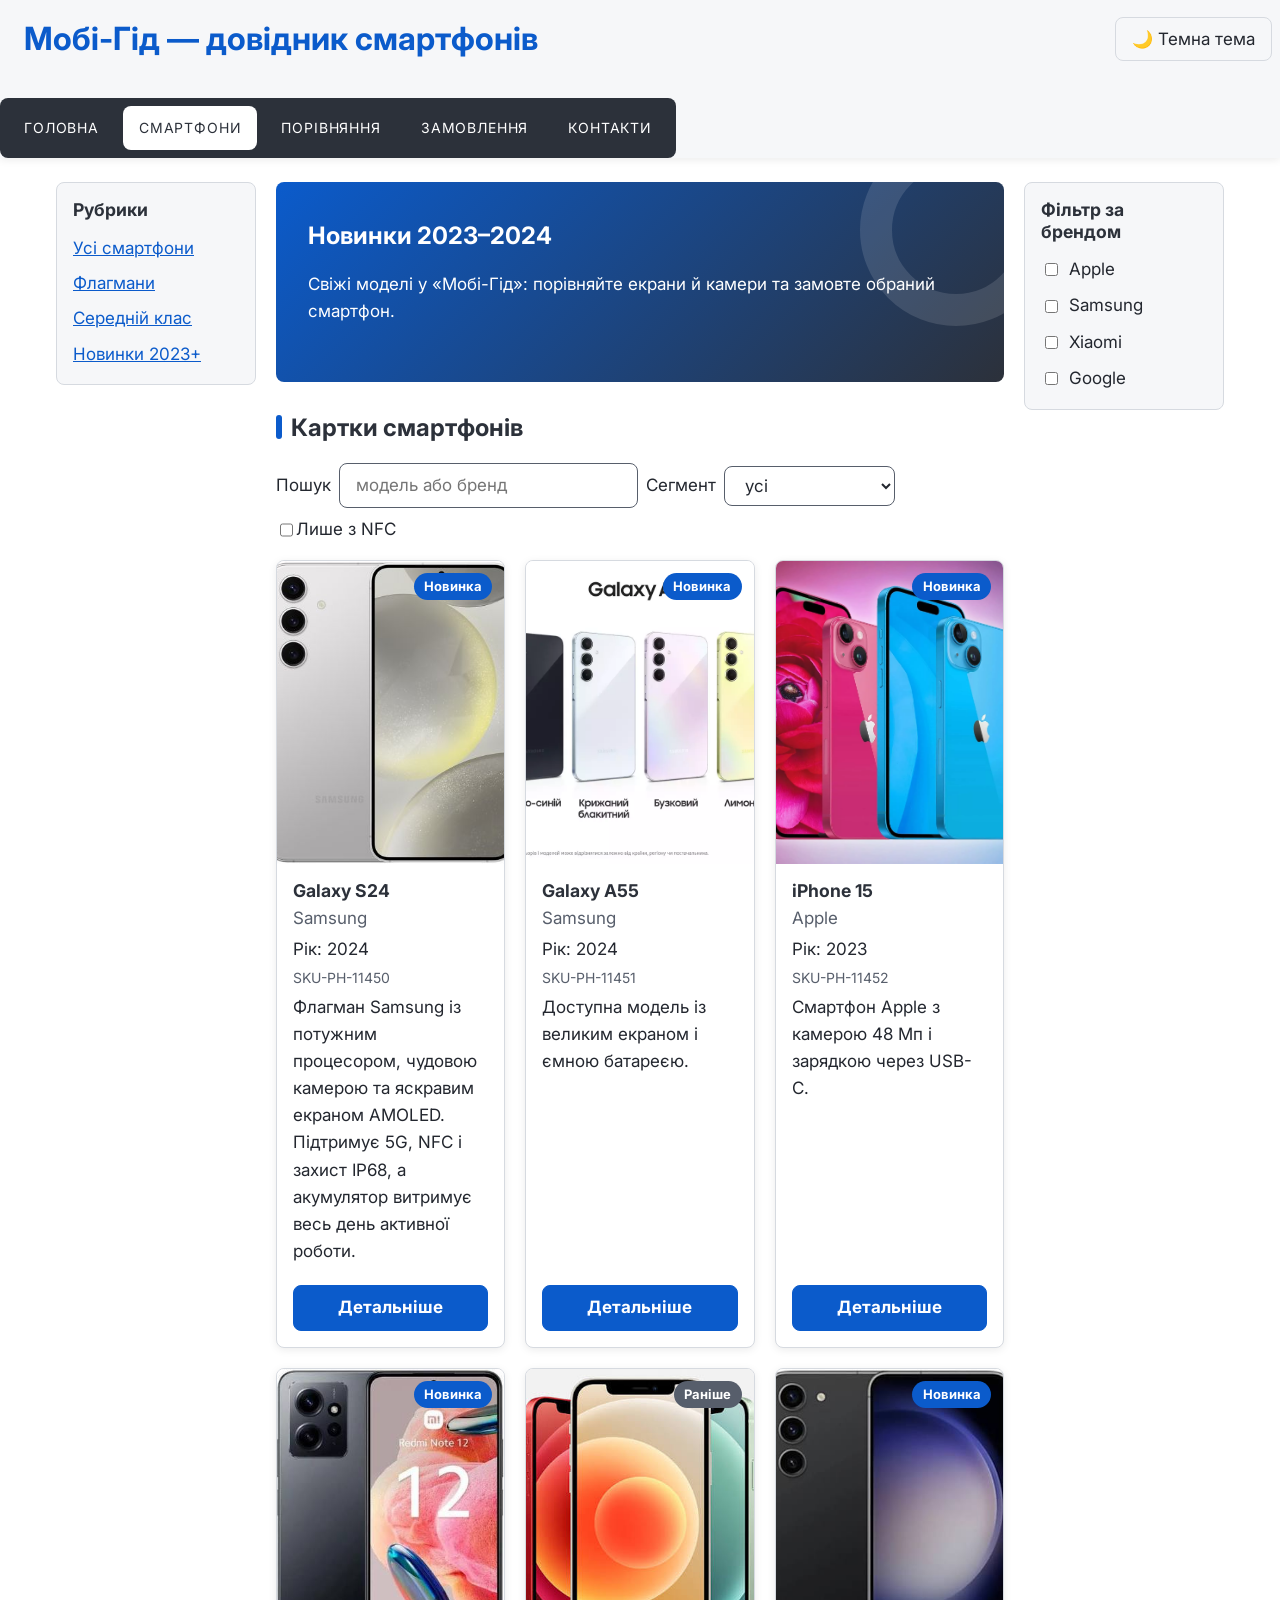
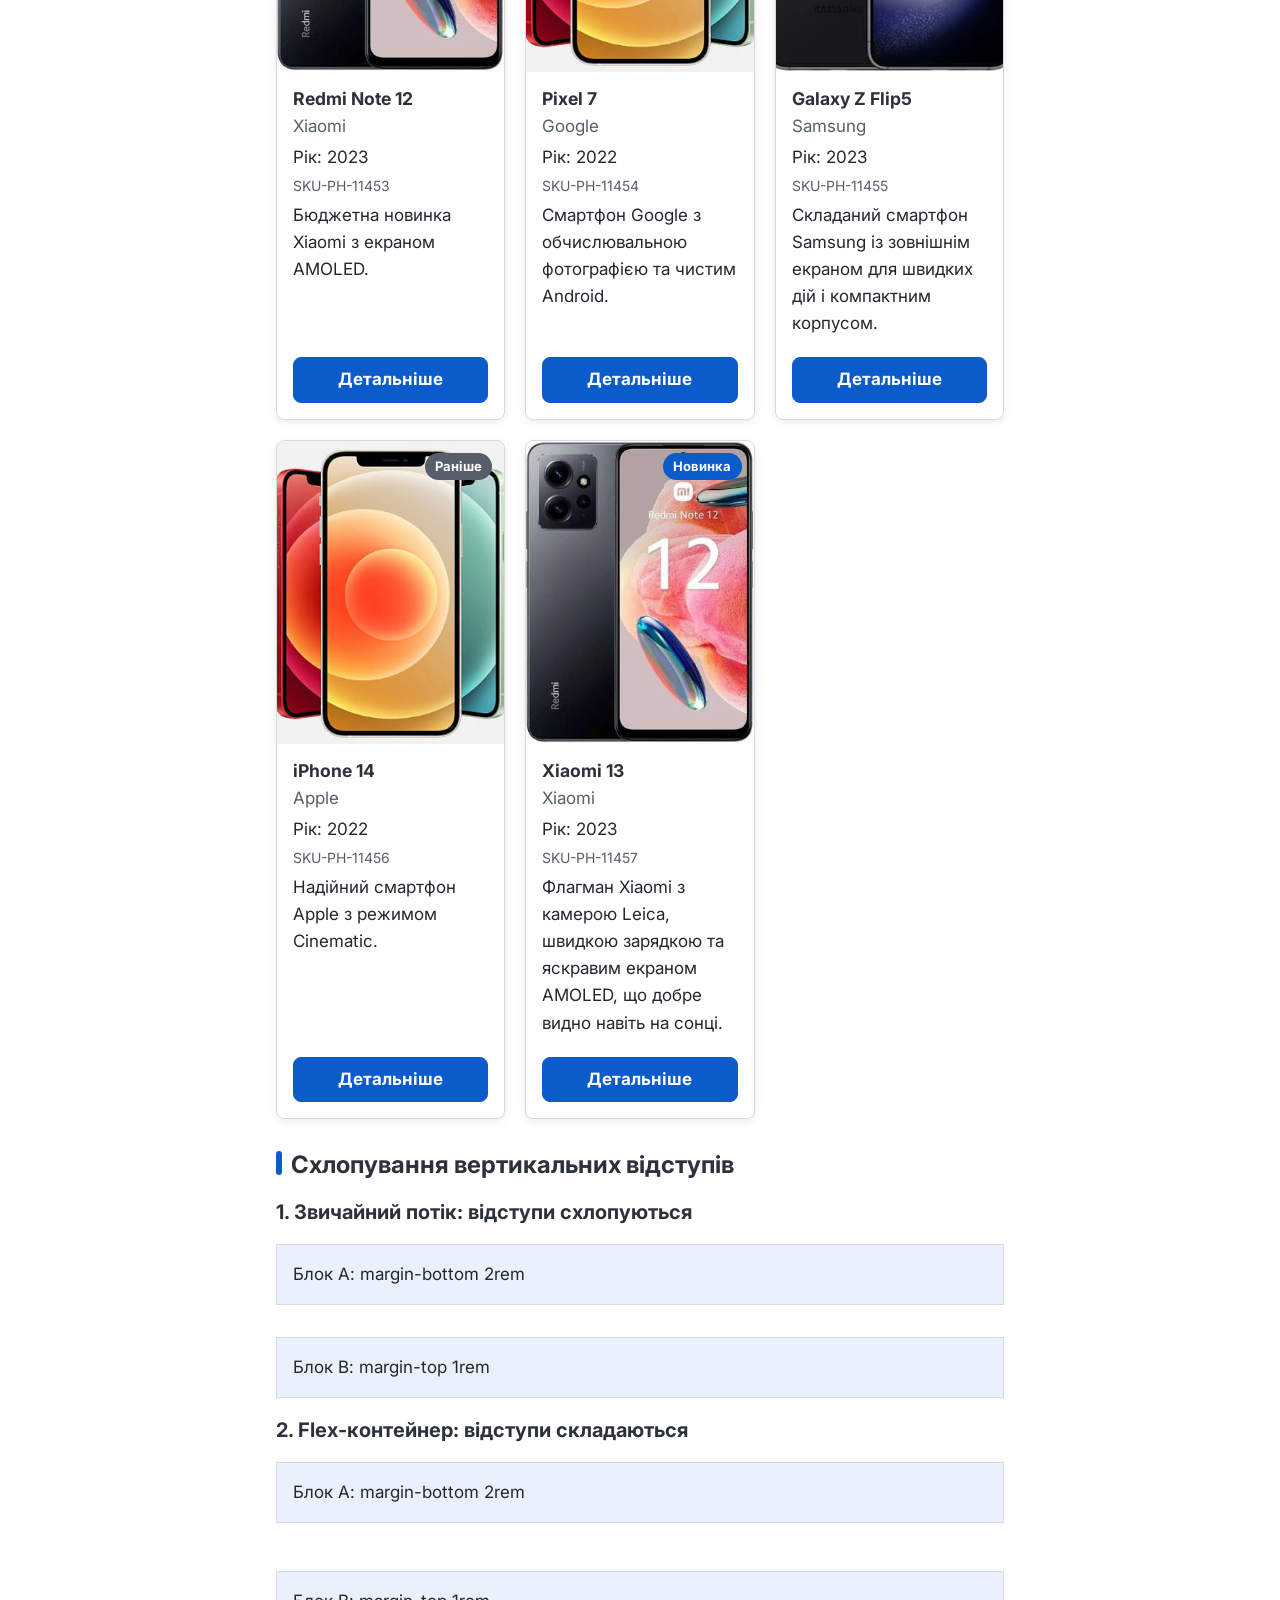
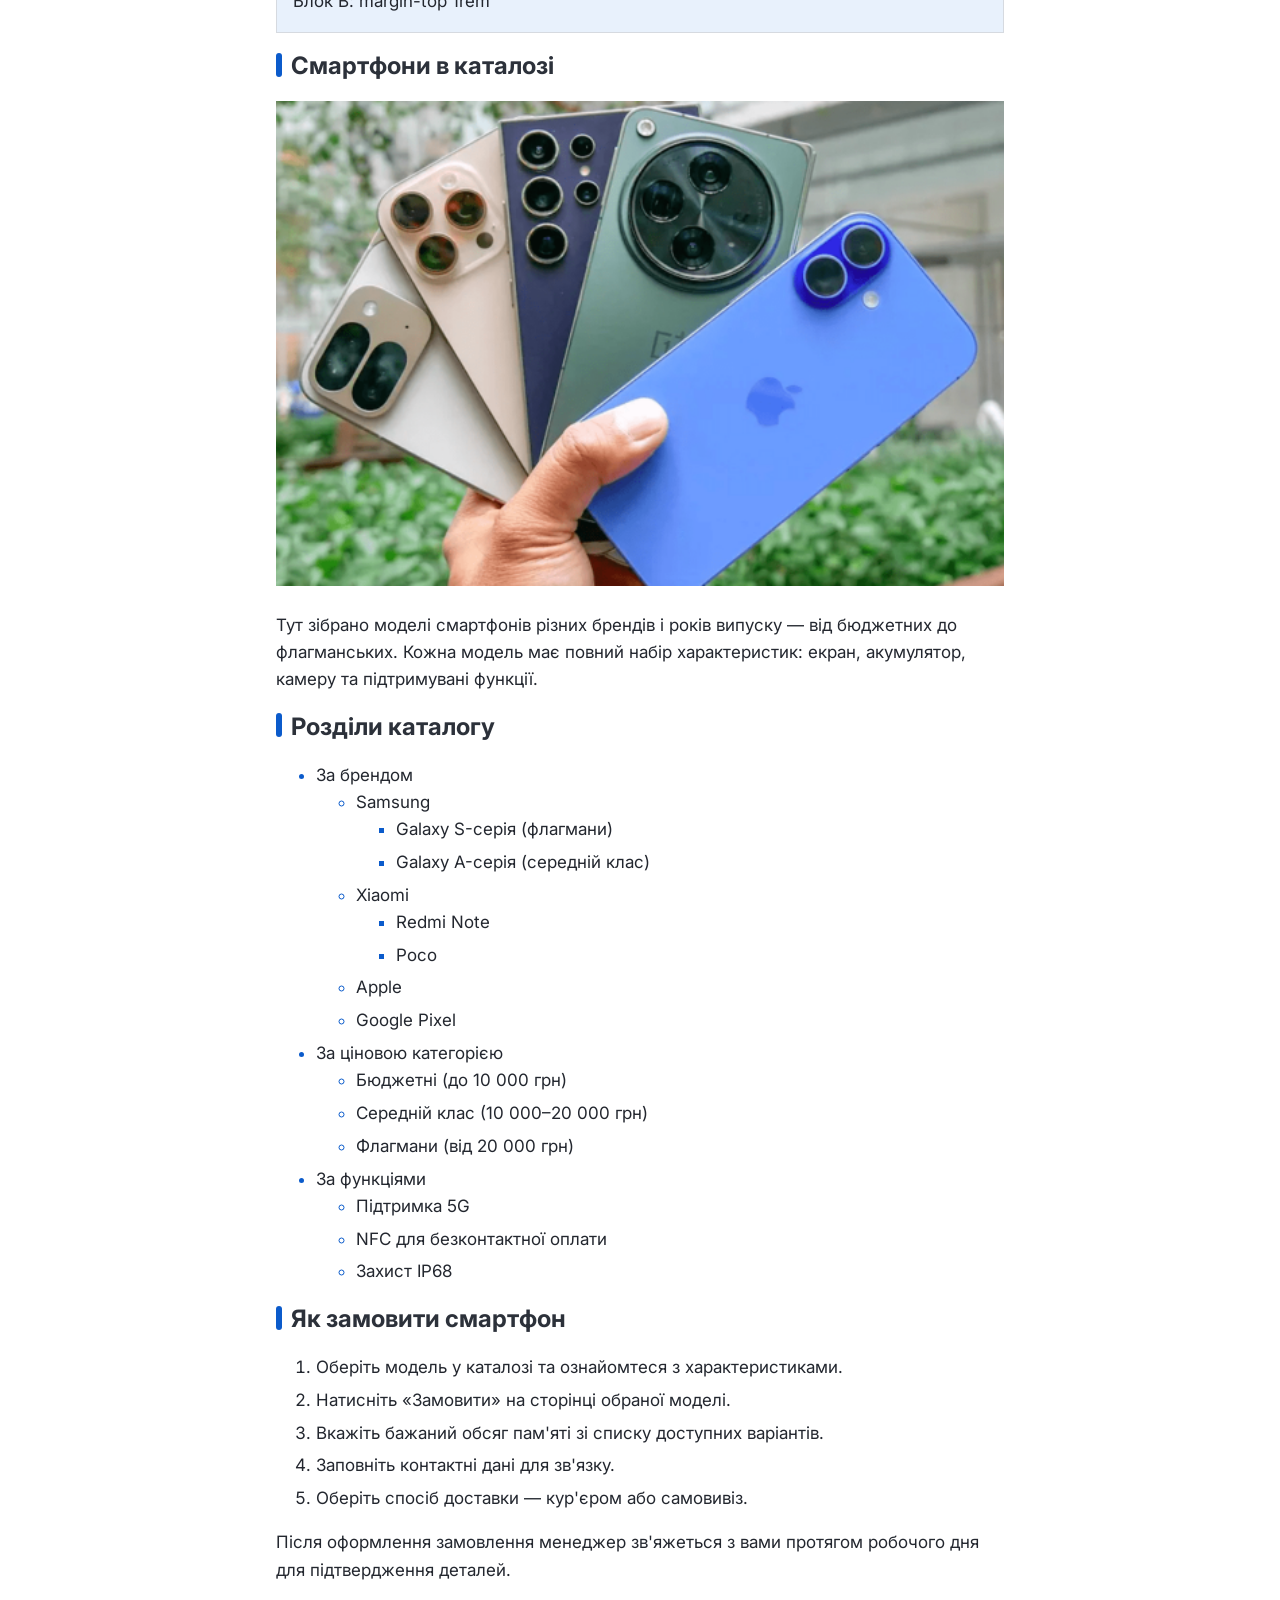
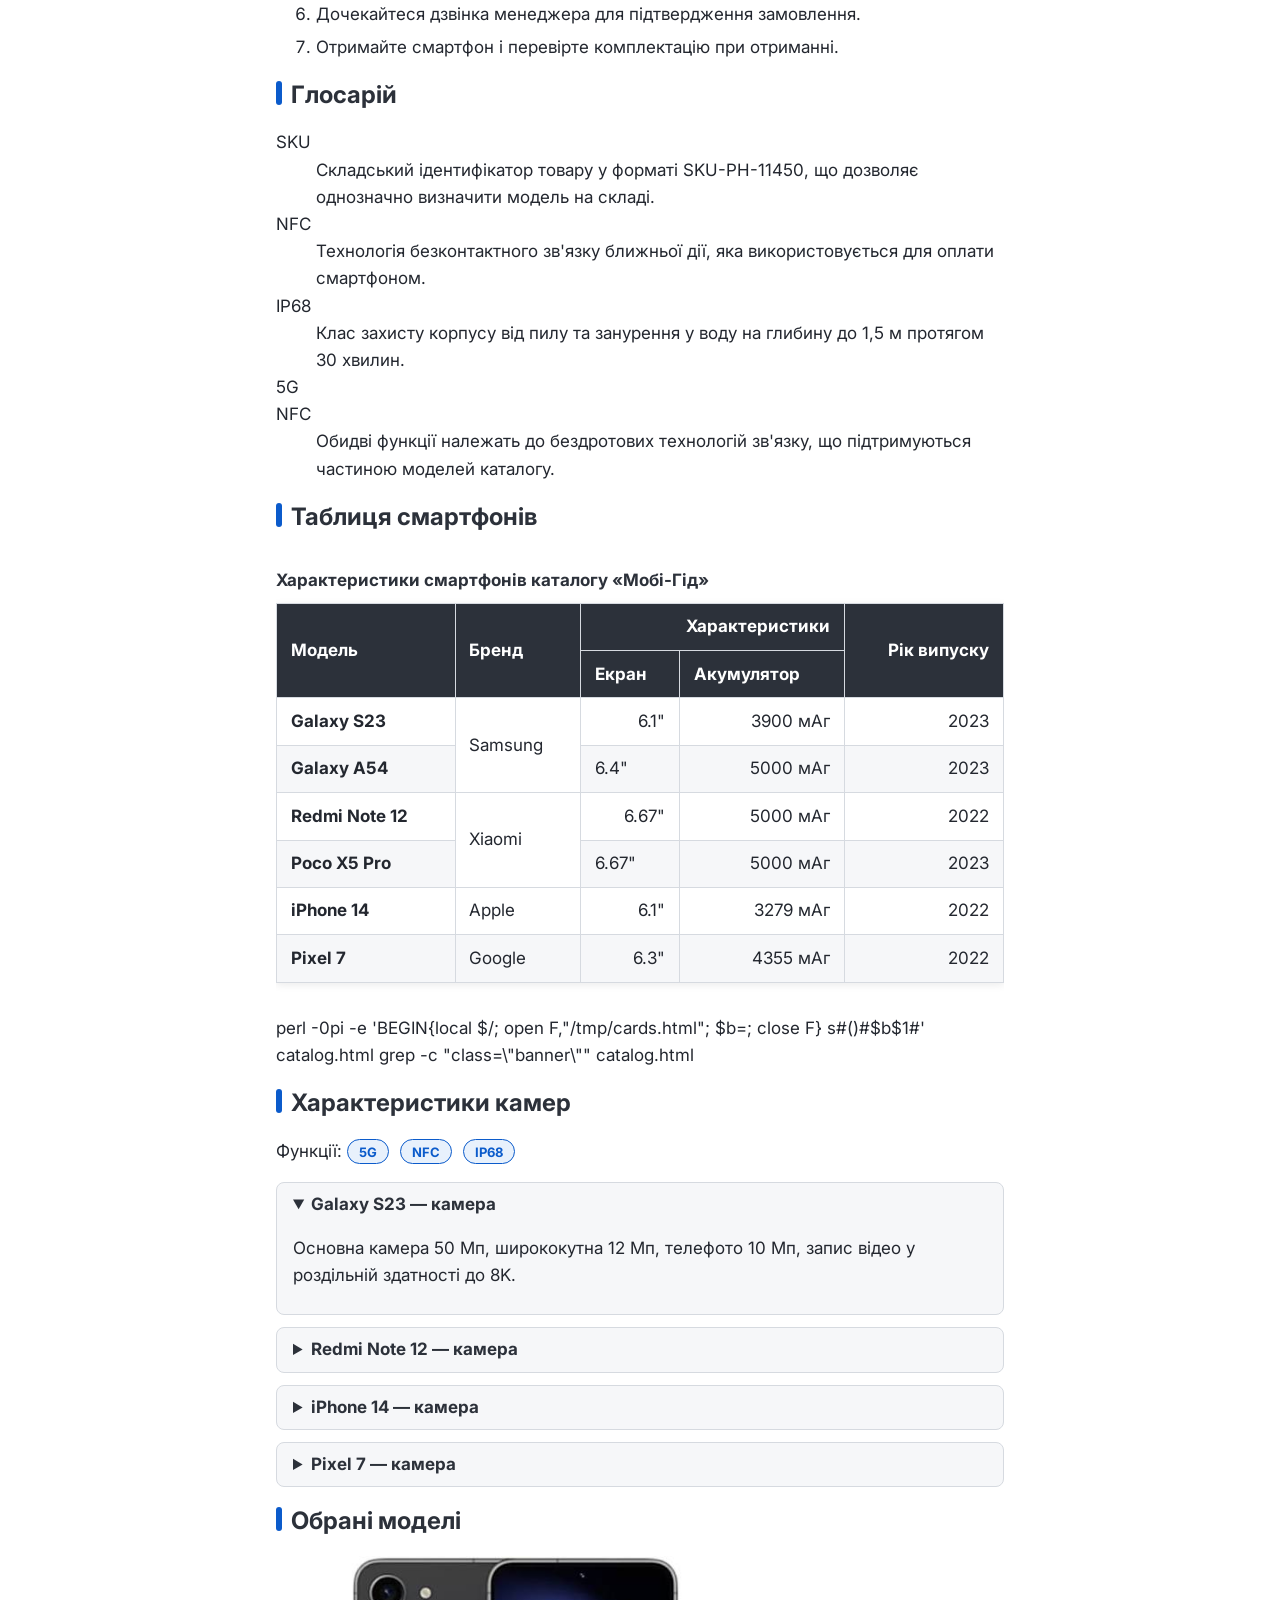
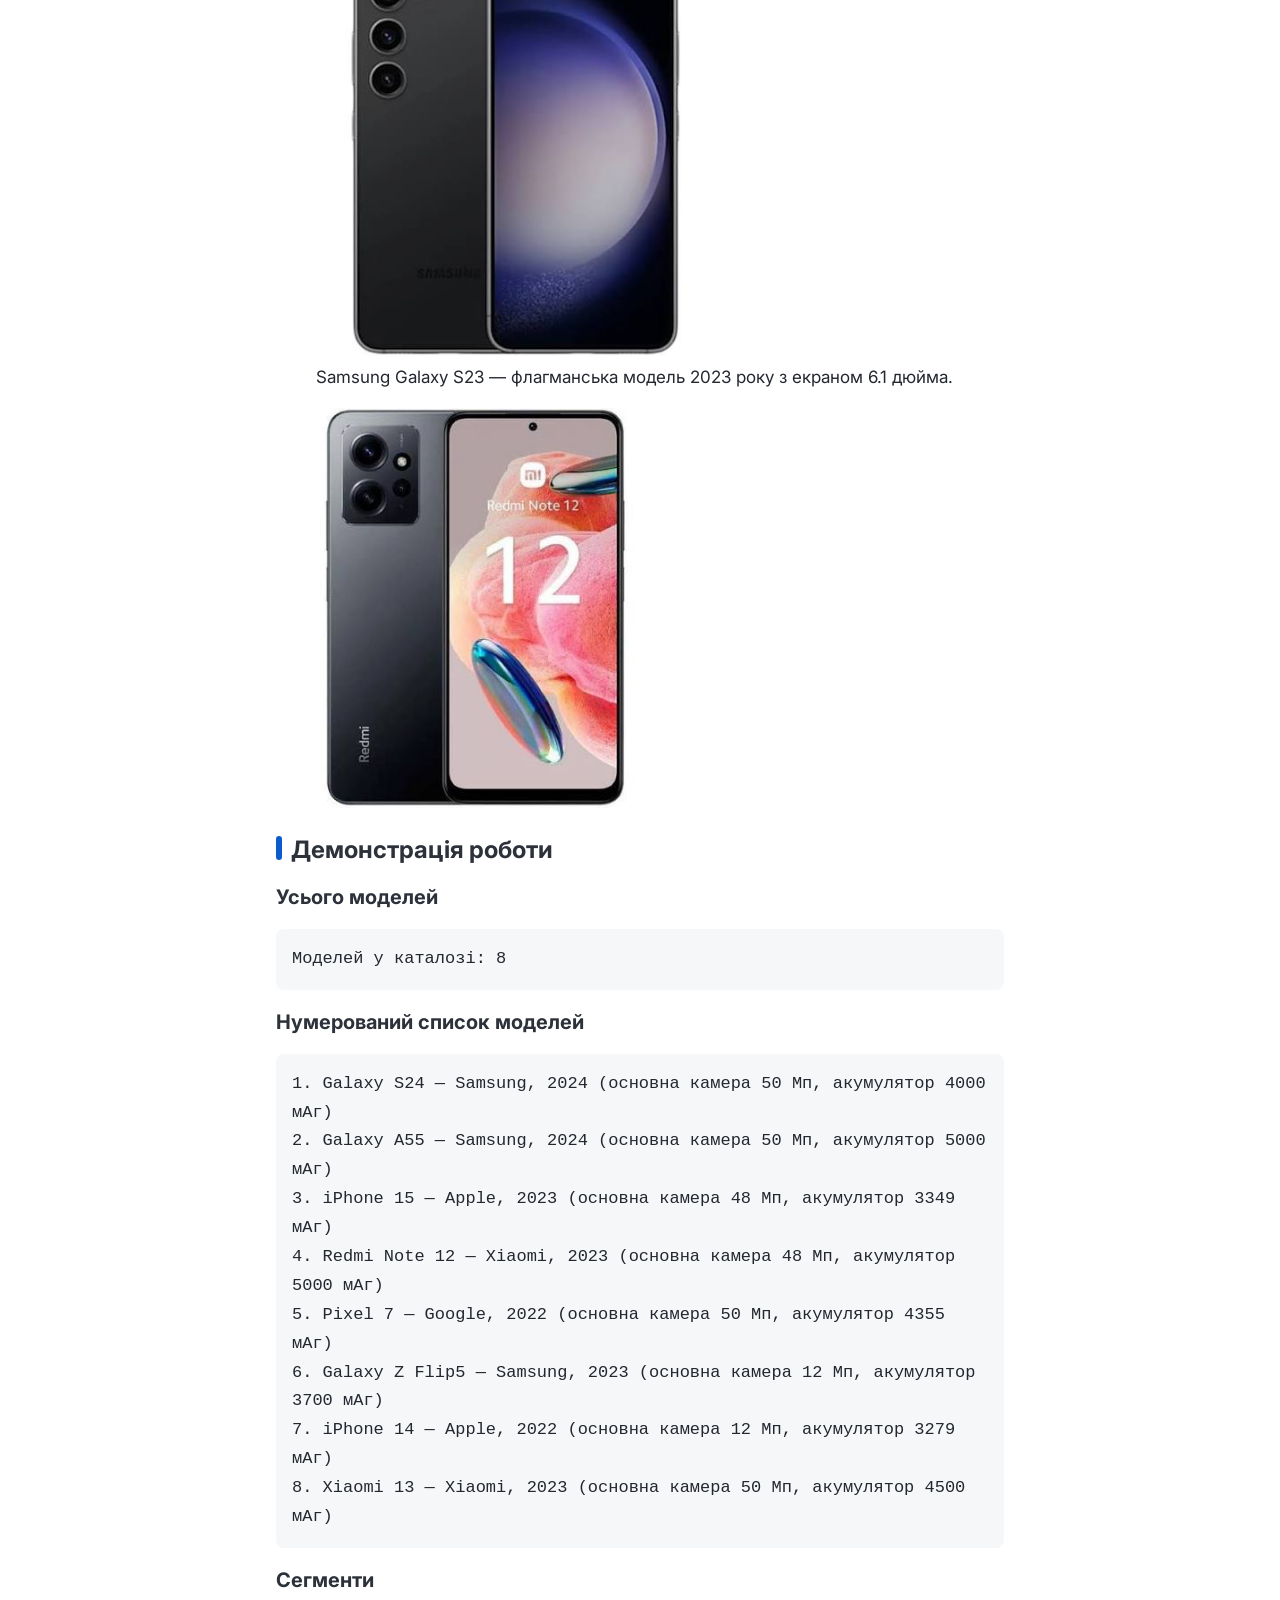
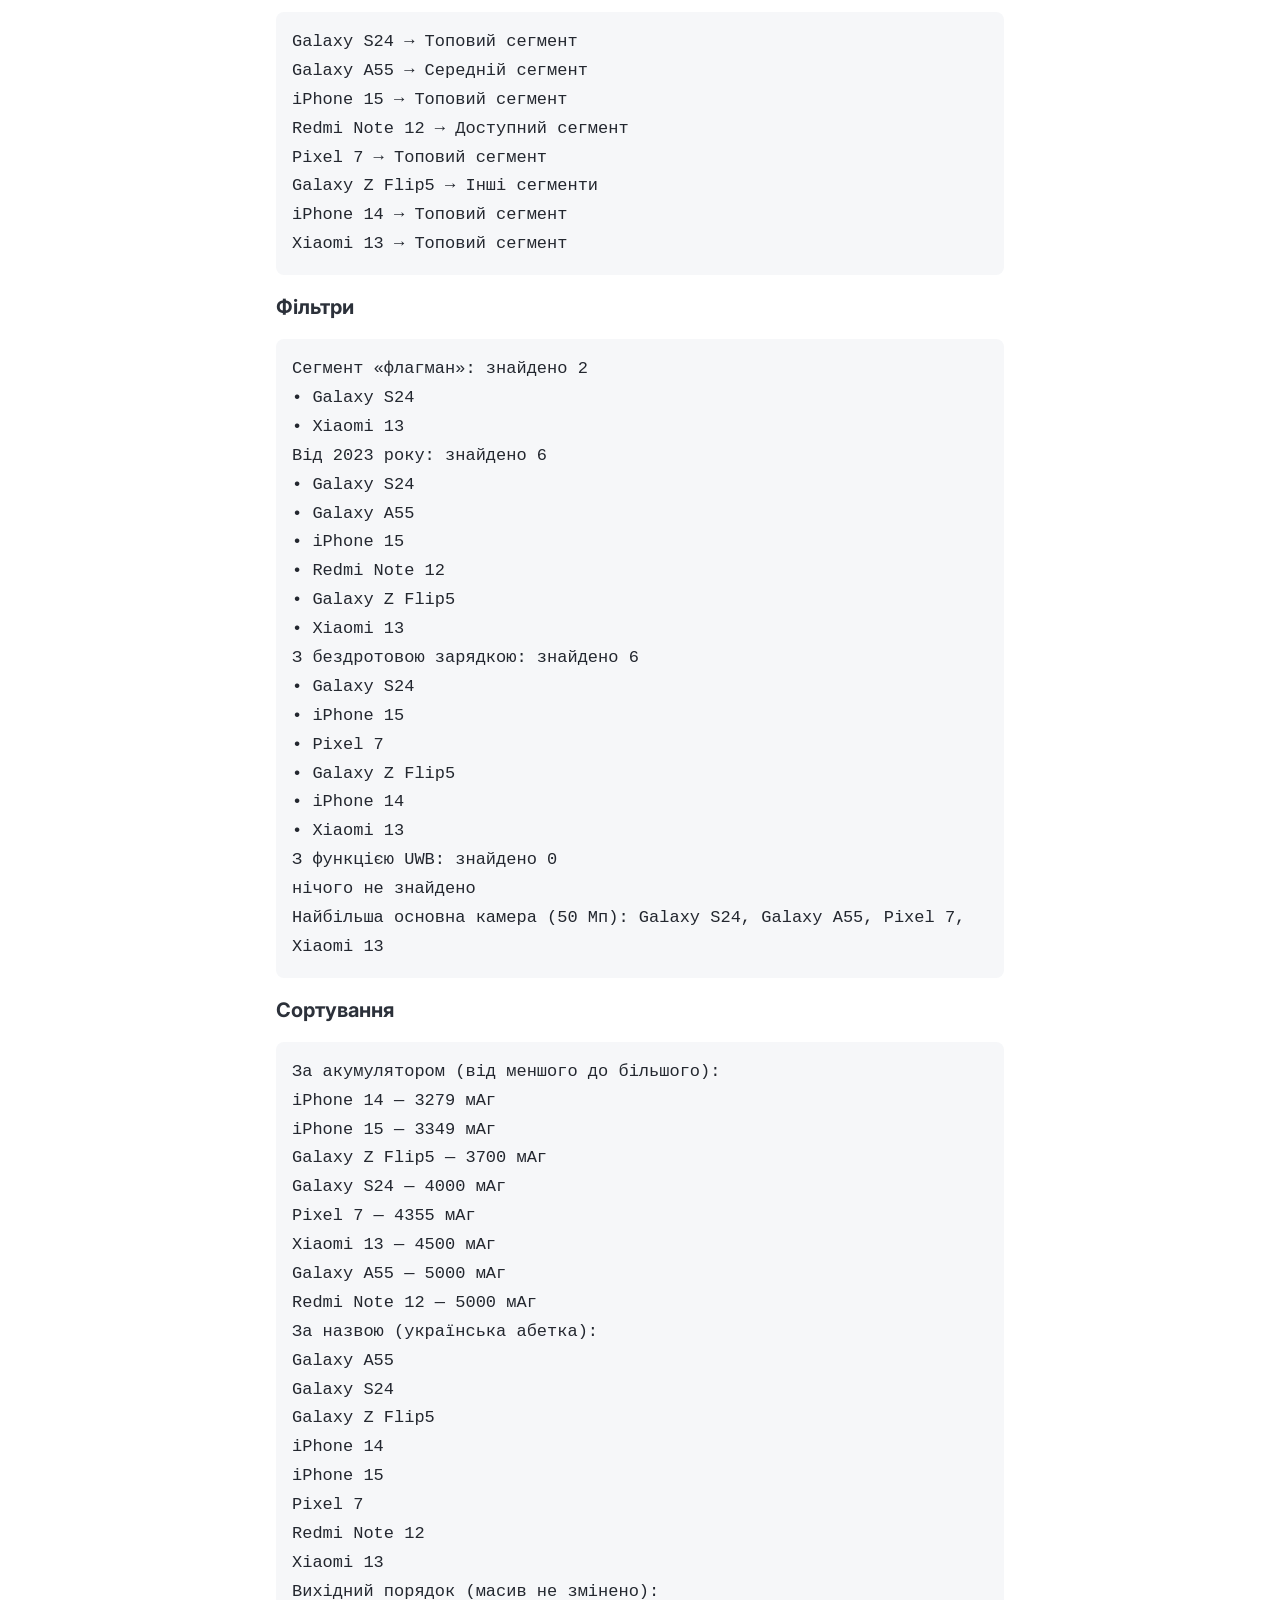
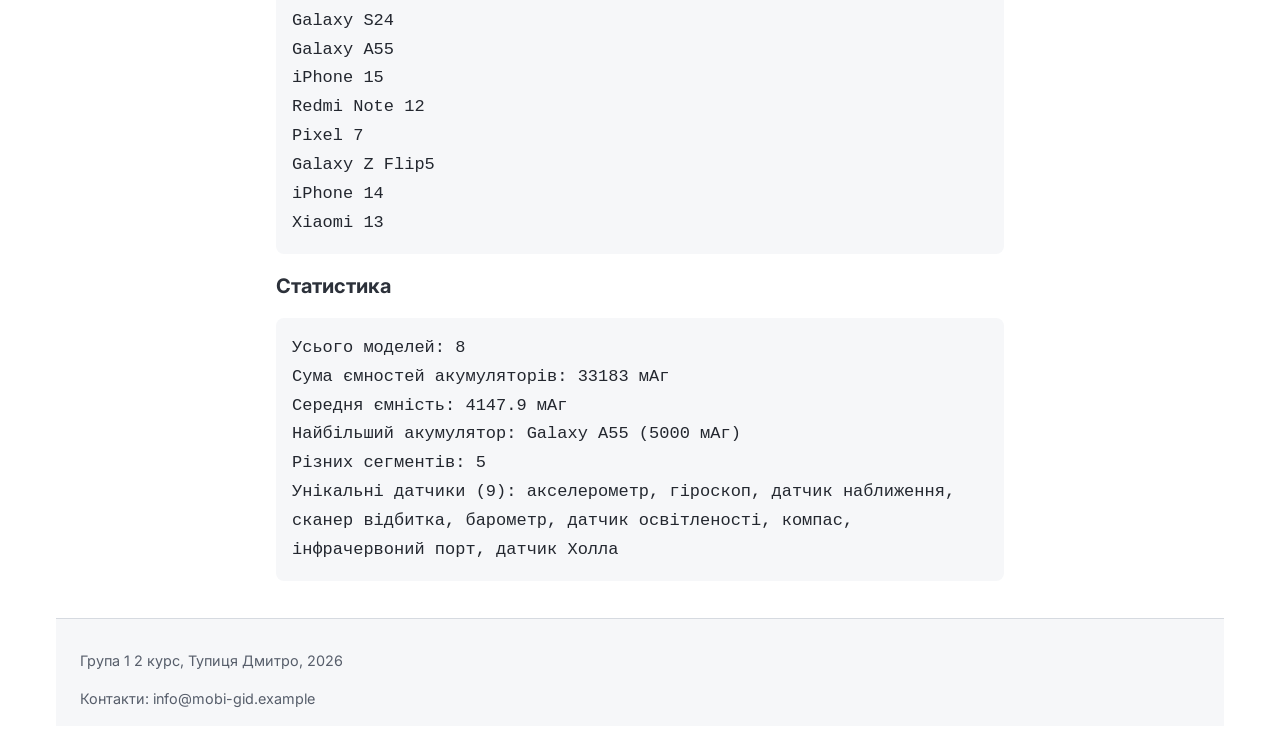
==== commit 7b85f3b3: "LR9: burger menu with aria-expanded, theme toggle" ====
--- a/catalog.html
+++ b/catalog.html
@@ -11,9 +11,9 @@
 
   <header class="site-header" id="promo">
     <h1>Мобі-Гід — довідник смартфонів</h1>
-    <nav aria-label="Головне меню">
-<details class="nav__details" open>
-<summary class="nav__toggle">☰ Меню</summary>
+    <button id="theme" class="theme-toggle" type="button" aria-pressed="false">🌙 Темна тема</button>
+<button id="burger" class="burger" type="button" aria-expanded="false" aria-controls="menu">☰</button>
+<nav id="menu" class="menu" aria-label="Головне меню">
 <ul class="nav__list">
         <li><a href="index.html">Головна</a></li>
         <li><a class="current" href="catalog.html">Смартфони</a></li>
@@ -21,7 +21,6 @@
         <li><a href="form.html">Замовлення</a></li>
         <li><a href="#">Контакти</a></li>
       </ul>
-</details>
 </nav>
   </header>
 
@@ -301,17 +300,13 @@
 </div>
 
 <dialog id="details">
-  <h2>Samsung Galaxy S24</h2>
-  <p>Ідентифікатор: SKU-PH-11450</p>
-  <p>Розгорнутий опис: екран 6.2" AMOLED, основна камера 50 Мп (надширококутна 12 Мп, телефото 10 Мп), акумулятор 4000 мАг, підтримка 5G, NFC і захисту IP68.</p>
-  <button type="button" id="closeDetails">Закрити</button>
+  <h2 id="d-title"></h2>
+  <p id="d-line1"></p>
+  <p id="d-line2"></p>
+  <p id="d-line3"></p>
+  <button id="d-close" type="button">Закрити</button>
 </dialog>
 
-<script>
-  const dlg = document.getElementById("details");
-  document.getElementById("openDetails").addEventListener("click", () => dlg.showModal());
-  document.getElementById("closeDetails").addEventListener("click", () => dlg.close());
-</script>
-
+<div id="toast" class="toast" hidden></div>
 </body>
 </html>
--- a/css/styles.css
+++ b/css/styles.css
@@ -470,8 +470,9 @@
   border-color: var(--color-muted);
 }
 
-/* ---------- LR6: шапка й меню на Flexbox ---------- */
-/* Назва сайту ліворуч, меню праворуч: їх розсуває justify-content: space-between */
+/* ---------- Шапка й меню: mobile-first ---------- */
+/* База — телефон: назва сайту, кнопка теми й кнопка-бургер; саме меню приховане, доки
+   JavaScript (функція setMenu) не додасть йому клас .open. На телефоні шапка не липка. */
 .site-header {
   display: flex;
   flex-wrap: wrap;
@@ -479,22 +480,53 @@
   justify-content: space-between;
   gap: var(--gap);
 }
+.theme-toggle,
+.burger {
+  min-height: 2.75rem;
+  padding: 0 var(--space);
+  border: 1px solid var(--color-border);
+  border-radius: var(--radius);
+  background: var(--color-surface);
+  color: var(--color-text);
+  font: inherit;
+  cursor: pointer;
+}
+.theme-toggle { margin-left: auto; }
+.burger {
+  margin-right: var(--space);
+  border-color: var(--color-accent);
+  background: var(--color-accent);
+  color: var(--color-on-brand);
+  font-size: 1.25rem;
+}
+.theme-toggle:hover { background: var(--color-pill-bg); }
+.burger:hover { border-color: var(--color-brand); background: var(--color-brand); }
+.theme-toggle:focus-visible,
+.burger:focus-visible { outline: 3px solid var(--color-accent); outline-offset: 2px; }
+
 .site-header nav {
-  margin-right: var(--space);
+  flex: 1 1 100%;
+  margin: 0 var(--space) var(--space);
   background: var(--color-brand);
   border-radius: var(--radius);
 }
-.site-header nav ul {
+.menu { display: none; }
+.menu.open { display: flex; }
+.site-header .nav__list {
   display: flex;
+  flex: 1;
+  flex-direction: column;
   gap: var(--space-sm);
   margin: 0;
   padding: var(--space-sm);
   list-style: none;
 }
-/* letter-spacing задано тільки тут — де текст у верхньому регістрі */
+/* Пункти на всю ширину, заввишки не менше 44px (2.75rem): мінімум для пальця */
 .site-header nav a {
-  display: block;
-  padding: var(--space-sm) var(--space);
+  display: flex;
+  align-items: center;
+  min-height: 2.75rem;
+  padding: 0 var(--space);
   border-radius: var(--radius);
   text-transform: uppercase;
   letter-spacing: 0.06em;
@@ -506,6 +538,20 @@
 .site-header nav a:focus-visible { outline-color: var(--color-on-brand); }
 /* Поточна сторінка: стоїть після :hover, щоб виграти за порядком */
 .site-header nav a.current { background: var(--color-bg); color: var(--color-brand); }
+
+/* Планшет і далі: бургер зникає, меню видно завжди горизонтальним рядом, шапка липка */
+@media (min-width: 768px) {
+  .site-header {
+    position: sticky;
+    top: 0;
+    z-index: 100;
+    box-shadow: var(--shadow, 0 2px 8px rgb(0 0 0 / 10%));
+  }
+  .burger { display: none; }
+  .site-header nav { flex: 0 1 auto; margin: 0 var(--space) 0 0; }
+  .menu { display: flex; }
+  .site-header .nav__list { flex: 0 1 auto; flex-direction: row; flex-wrap: wrap; }
+}
 
 /* ---------- Макет сторінки: mobile-first ---------- */
 /* База — телефон: одна колонка, порядок зон nav → main → side → foot.
@@ -727,3 +773,108 @@
   border-radius: var(--radius);
 }
 .empty[hidden] { display: none; }
+
+/* ---------- LR9: помилки форми, квитанція, тост ---------- */
+.error {
+  display: block;
+  color: var(--color-invalid);
+  font-size: 0.875rem;
+}
+.error:empty { display: none; }
+
+/* Клас .invalid ставить JavaScript; правила стоять після базових полів форми й перемагають їх за порядком */
+form input.invalid,
+form select.invalid,
+form textarea.invalid {
+  border-color: var(--color-invalid);
+  background: var(--color-invalid-bg);
+}
+form input[type="radio"].invalid,
+form input[type="checkbox"].invalid { outline: 2px solid var(--color-invalid); }
+
+.receipt {
+  margin-top: var(--space-lg);
+  padding: var(--space);
+  background: var(--color-valid-bg);
+  border: 1px solid var(--color-valid);
+  border-radius: var(--radius);
+}
+.receipt p { margin: 0 0 var(--space-sm); }
+
+.toast {
+  position: fixed;
+  right: var(--space);
+  bottom: var(--space);
+  z-index: 200;
+  max-width: min(90%, 22rem);
+  padding: var(--space-sm) var(--space);
+  background: var(--color-brand);
+  color: var(--color-on-brand);
+  border-radius: var(--radius);
+  box-shadow: var(--shadow, 0 2px 8px rgb(0 0 0 / 10%));
+  animation: fade 200ms ease-out both;
+}
+.toast[hidden] { display: none; }
+
+/* ---------- LR9: темна тема ---------- */
+/* Перевизначаються лише значення змінних палітри. У темній темі brand стає світлим, а on-brand темним:
+   так заголовки лишаються читабельними, а меню, кнопки й бейджі зберігають контраст. */
+@media (prefers-color-scheme: dark) {
+  :root {
+    color-scheme: dark;
+    --color-brand: hsl(220 20% 88%);
+    --color-accent: hsl(215 90% 66%);
+    --color-bg: hsl(220 14% 10%);
+    --color-surface: hsl(220 14% 15%);
+    --color-text: hsl(220 14% 90%);
+    --color-muted: hsl(220 10% 70%);
+    --color-on-brand: hsl(220 14% 10%);
+    --color-border: hsl(220 12% 28%);
+    --color-pill-bg: hsl(215 40% 22%);
+    --color-valid: hsl(145 55% 60%);
+    --color-valid-bg: hsl(145 30% 17%);
+    --color-invalid: hsl(0 85% 72%);
+    --color-invalid-bg: hsl(0 40% 20%);
+    --color-banner-from: hsl(215 90% 66%);
+    --color-banner-to: hsl(215 70% 82%);
+  }
+}
+
+/* Класи-перебивачі на <html> мають вищу специфічність, ніж :root у медіазапиті, тому
+   виграють незалежно від системної схеми: користувач може вибрати будь-яку тему сам. */
+:root.dark-theme {
+  color-scheme: dark;
+  --color-brand: hsl(220 20% 88%);
+  --color-accent: hsl(215 90% 66%);
+  --color-bg: hsl(220 14% 10%);
+  --color-surface: hsl(220 14% 15%);
+  --color-text: hsl(220 14% 90%);
+  --color-muted: hsl(220 10% 70%);
+  --color-on-brand: hsl(220 14% 10%);
+  --color-border: hsl(220 12% 28%);
+  --color-pill-bg: hsl(215 40% 22%);
+  --color-valid: hsl(145 55% 60%);
+  --color-valid-bg: hsl(145 30% 17%);
+  --color-invalid: hsl(0 85% 72%);
+  --color-invalid-bg: hsl(0 40% 20%);
+  --color-banner-from: hsl(215 90% 66%);
+  --color-banner-to: hsl(215 70% 82%);
+}
+:root.light-theme {
+  color-scheme: light;
+  --color-brand: hsl(220 14% 20%);
+  --color-accent: hsl(215 90% 42%);
+  --color-bg: hsl(0 0% 100%);
+  --color-surface: hsl(215 20% 97%);
+  --color-text: hsl(220 14% 16%);
+  --color-muted: hsl(220 10% 38%);
+  --color-on-brand: hsl(0 0% 100%);
+  --color-border: hsl(215 14% 86%);
+  --color-pill-bg: hsl(215 80% 95%);
+  --color-valid: hsl(145 55% 32%);
+  --color-valid-bg: hsl(145 45% 95%);
+  --color-invalid: hsl(0 65% 42%);
+  --color-invalid-bg: hsl(0 80% 96%);
+  --color-banner-from: hsl(215 90% 42%);
+  --color-banner-to: hsl(220 14% 20%);
+}
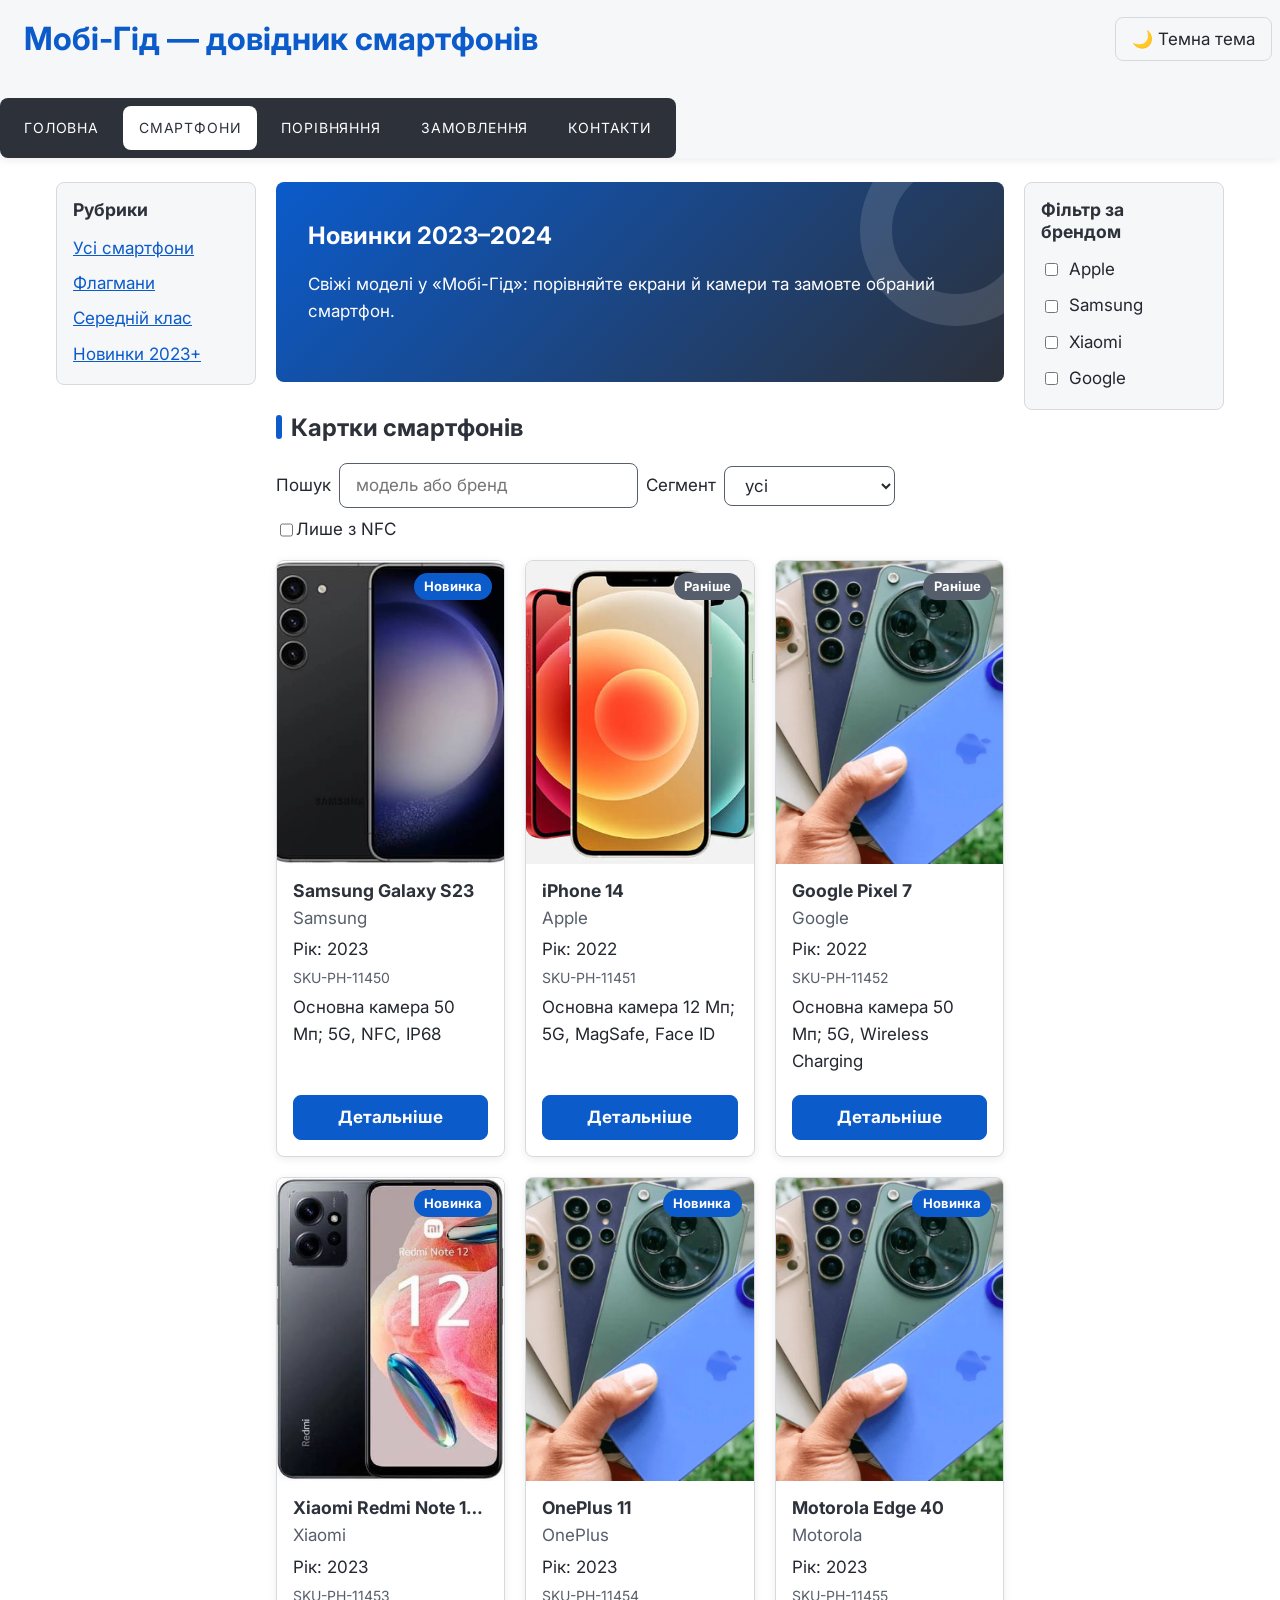
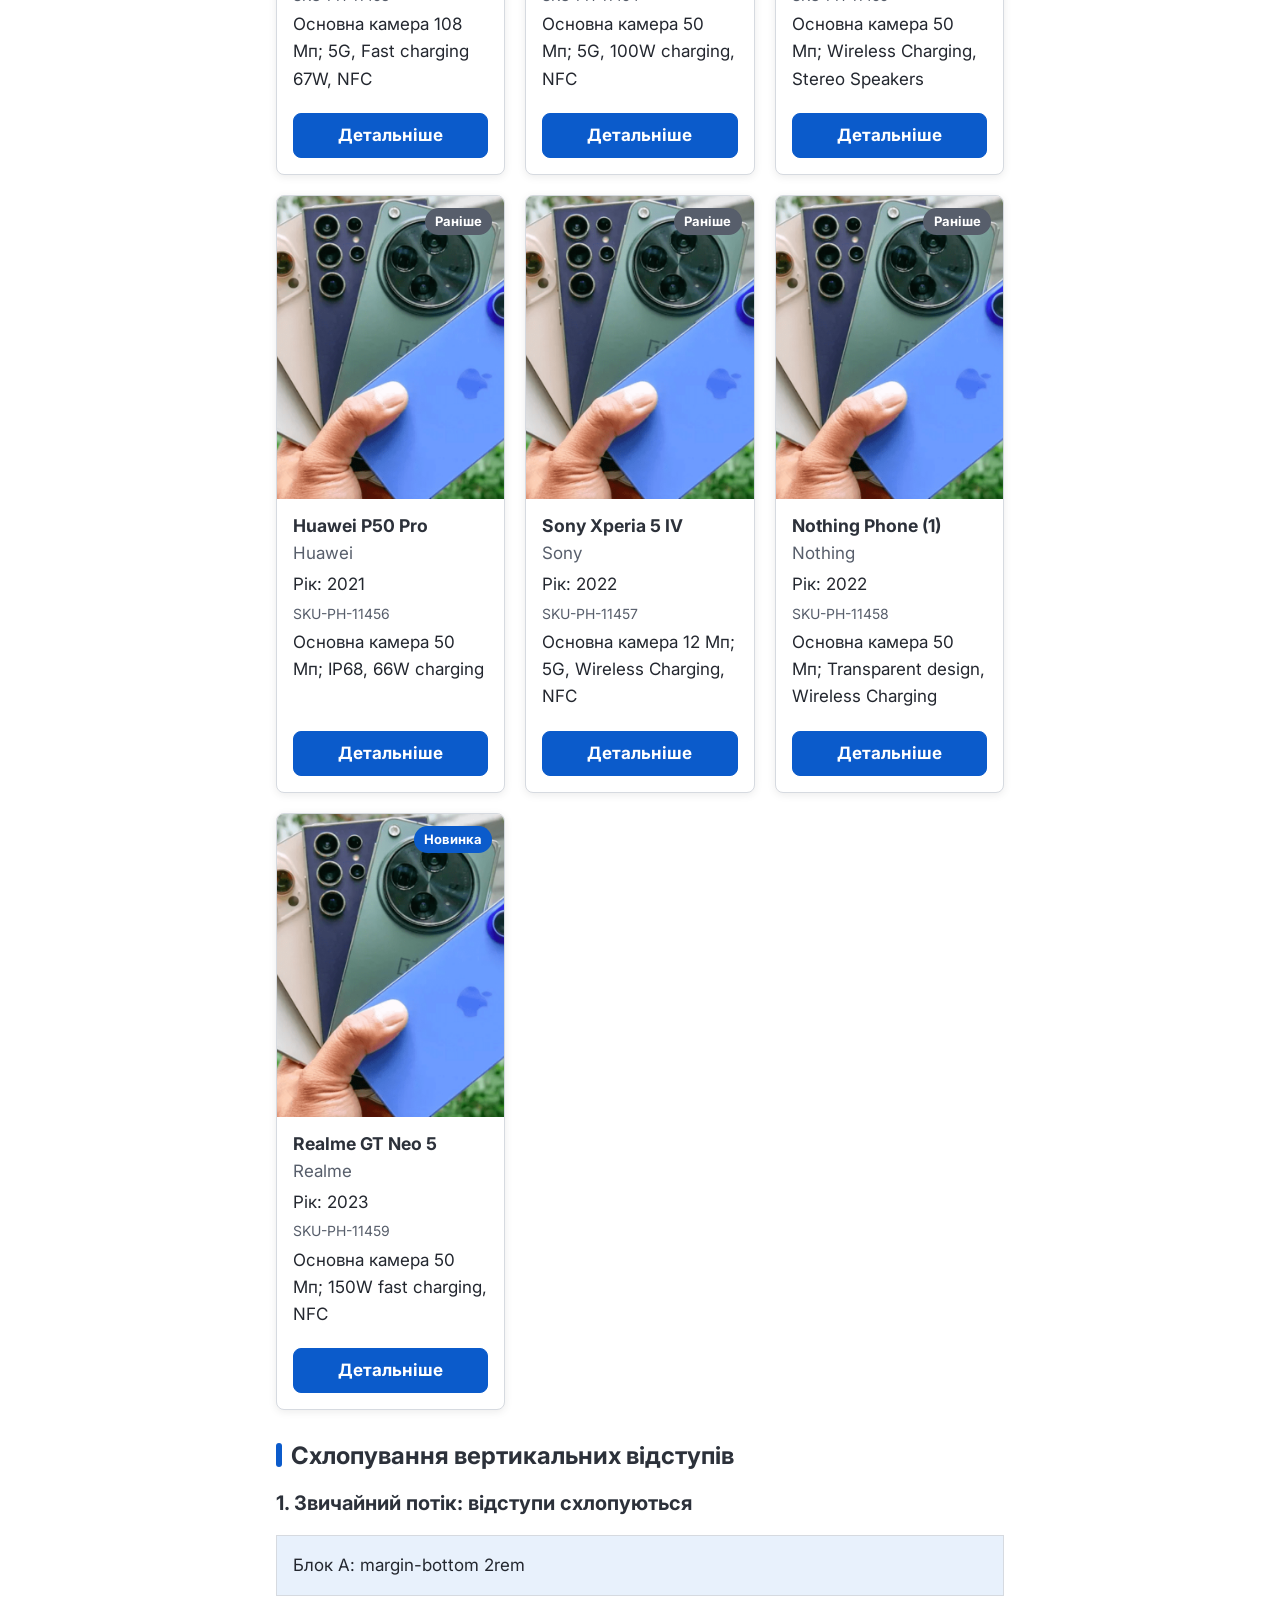
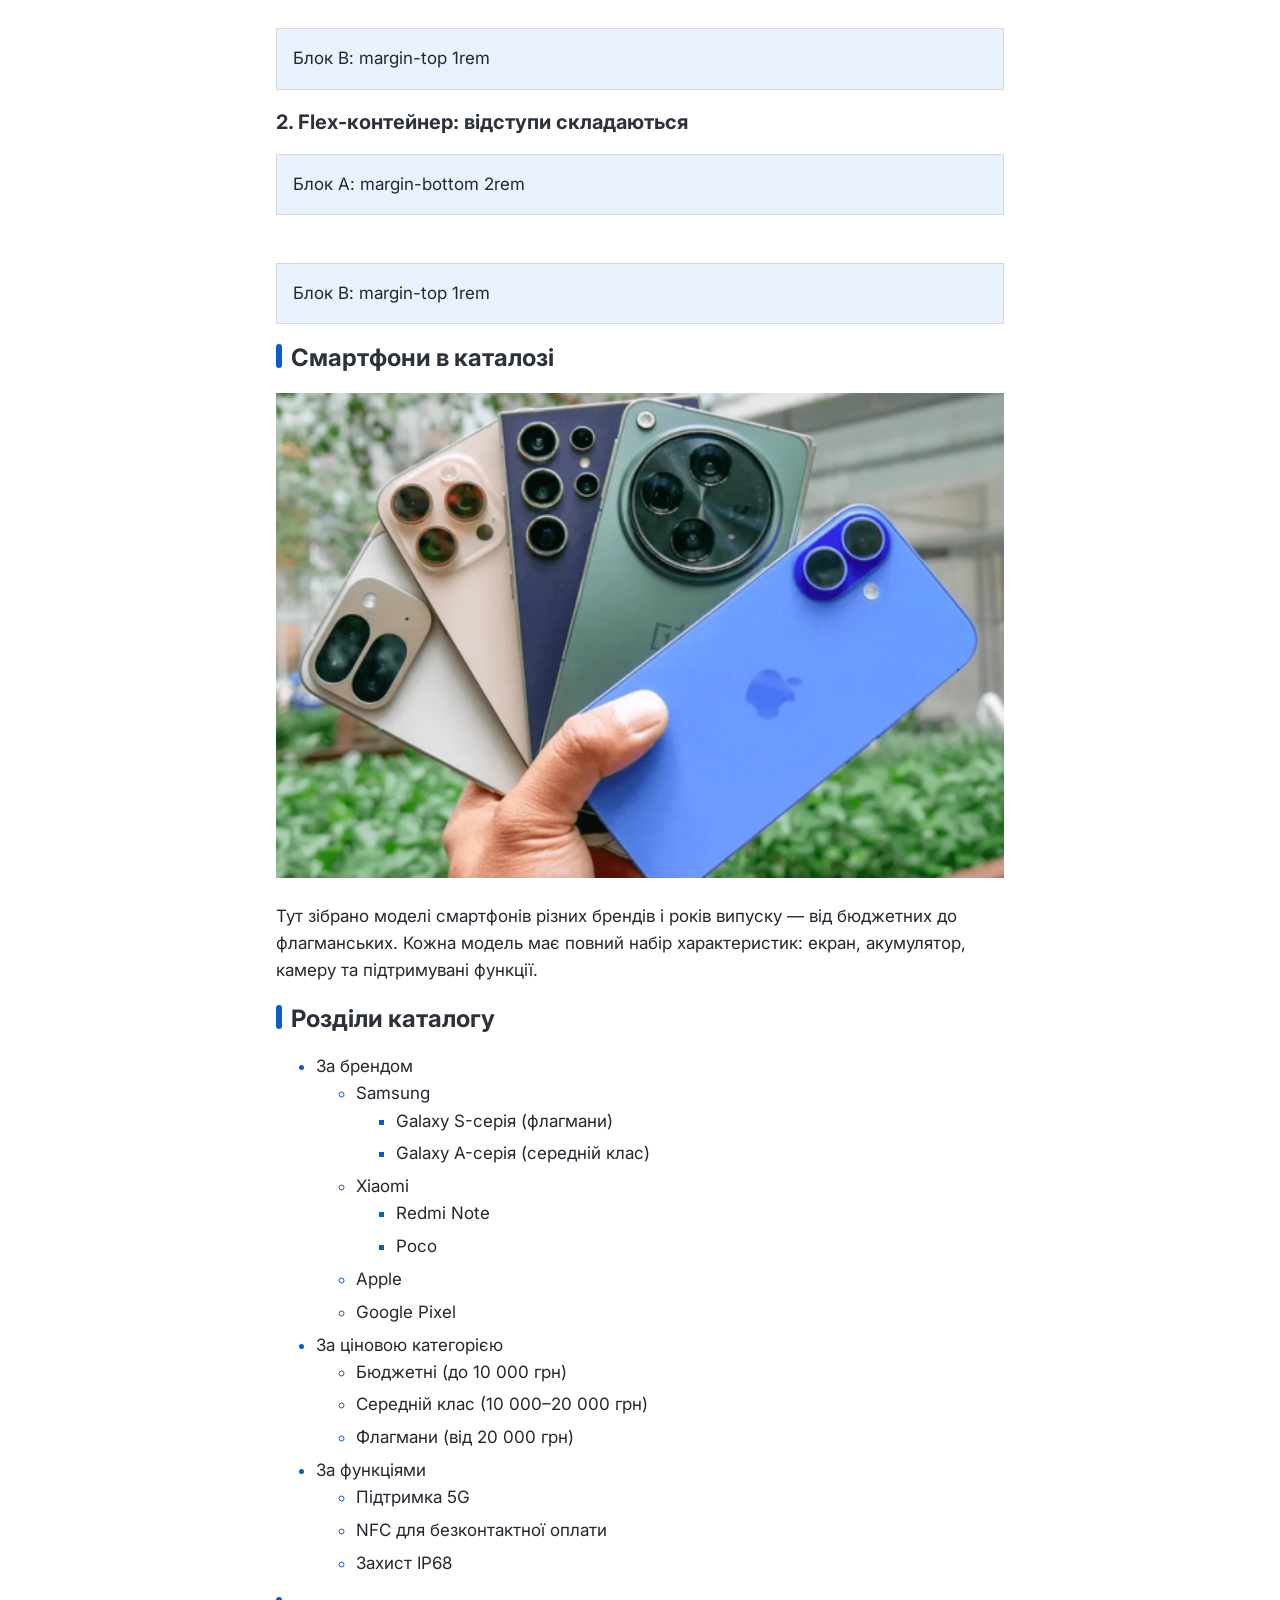
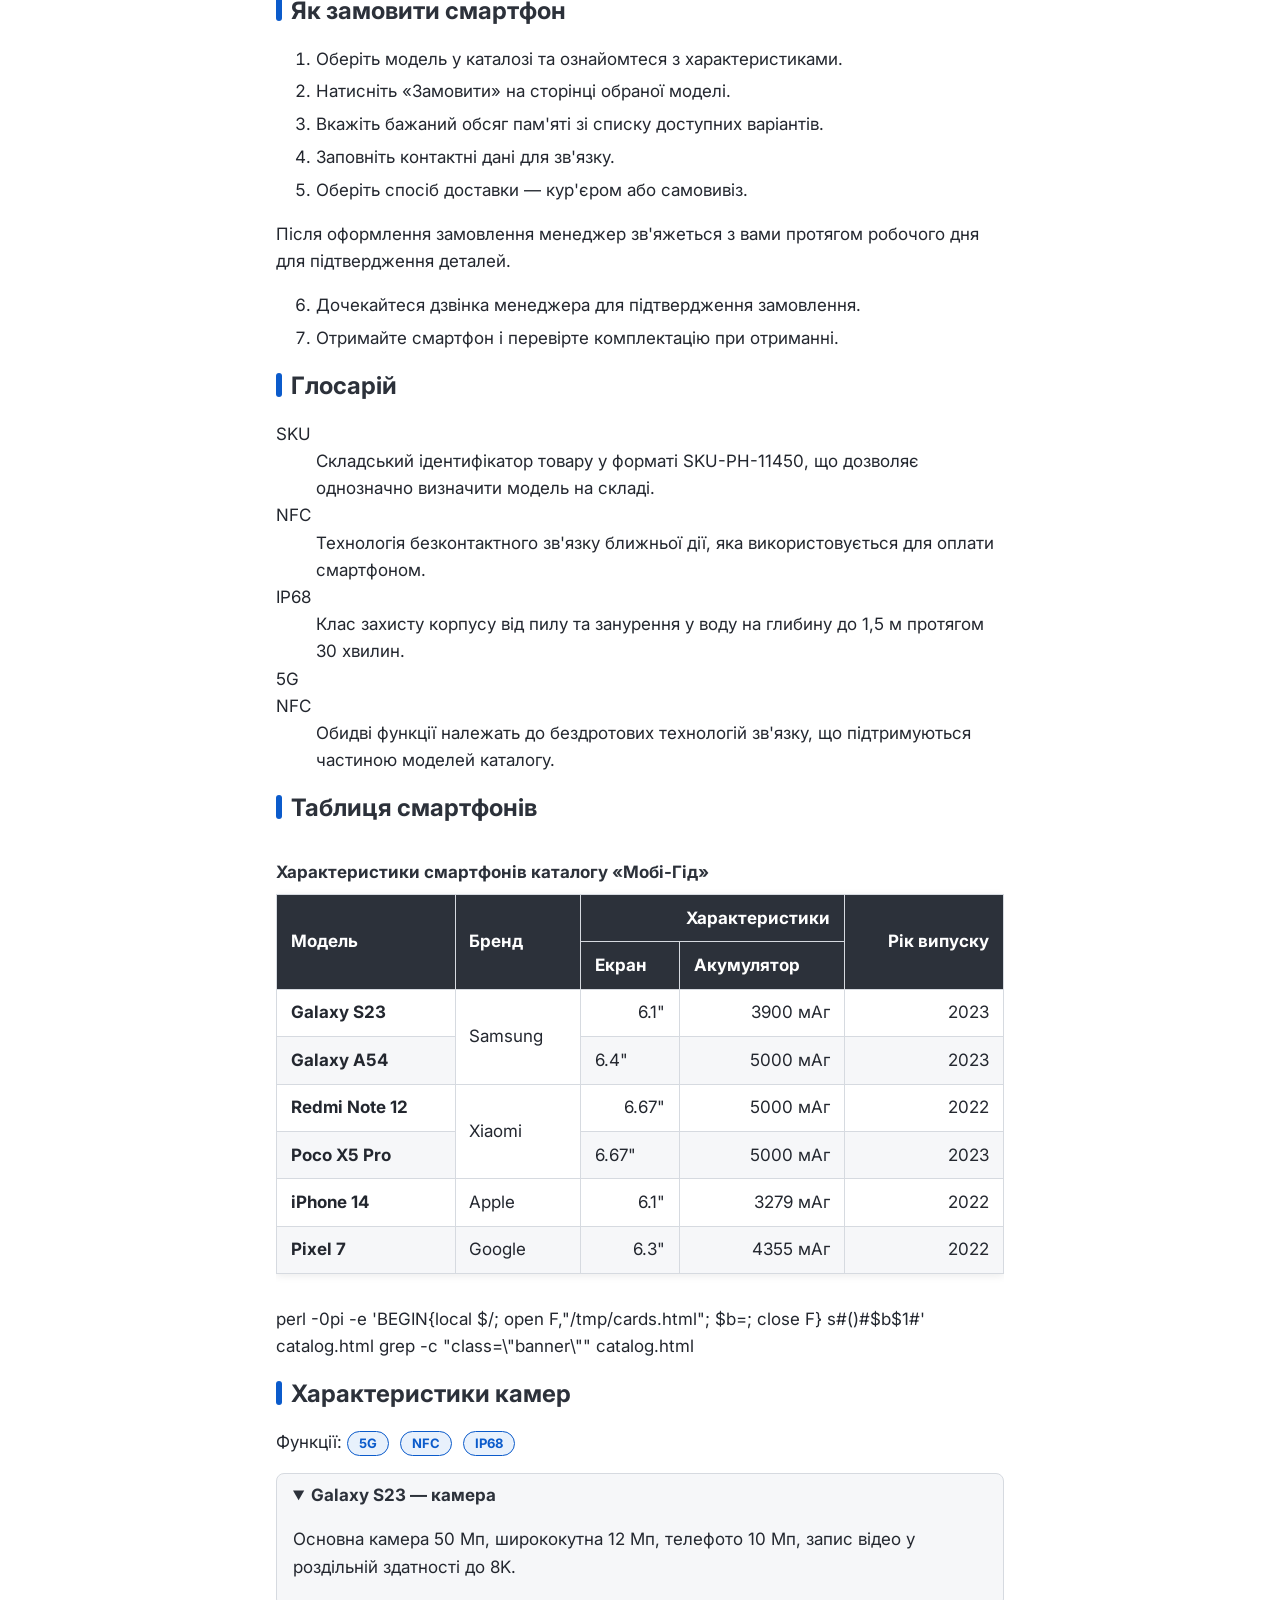
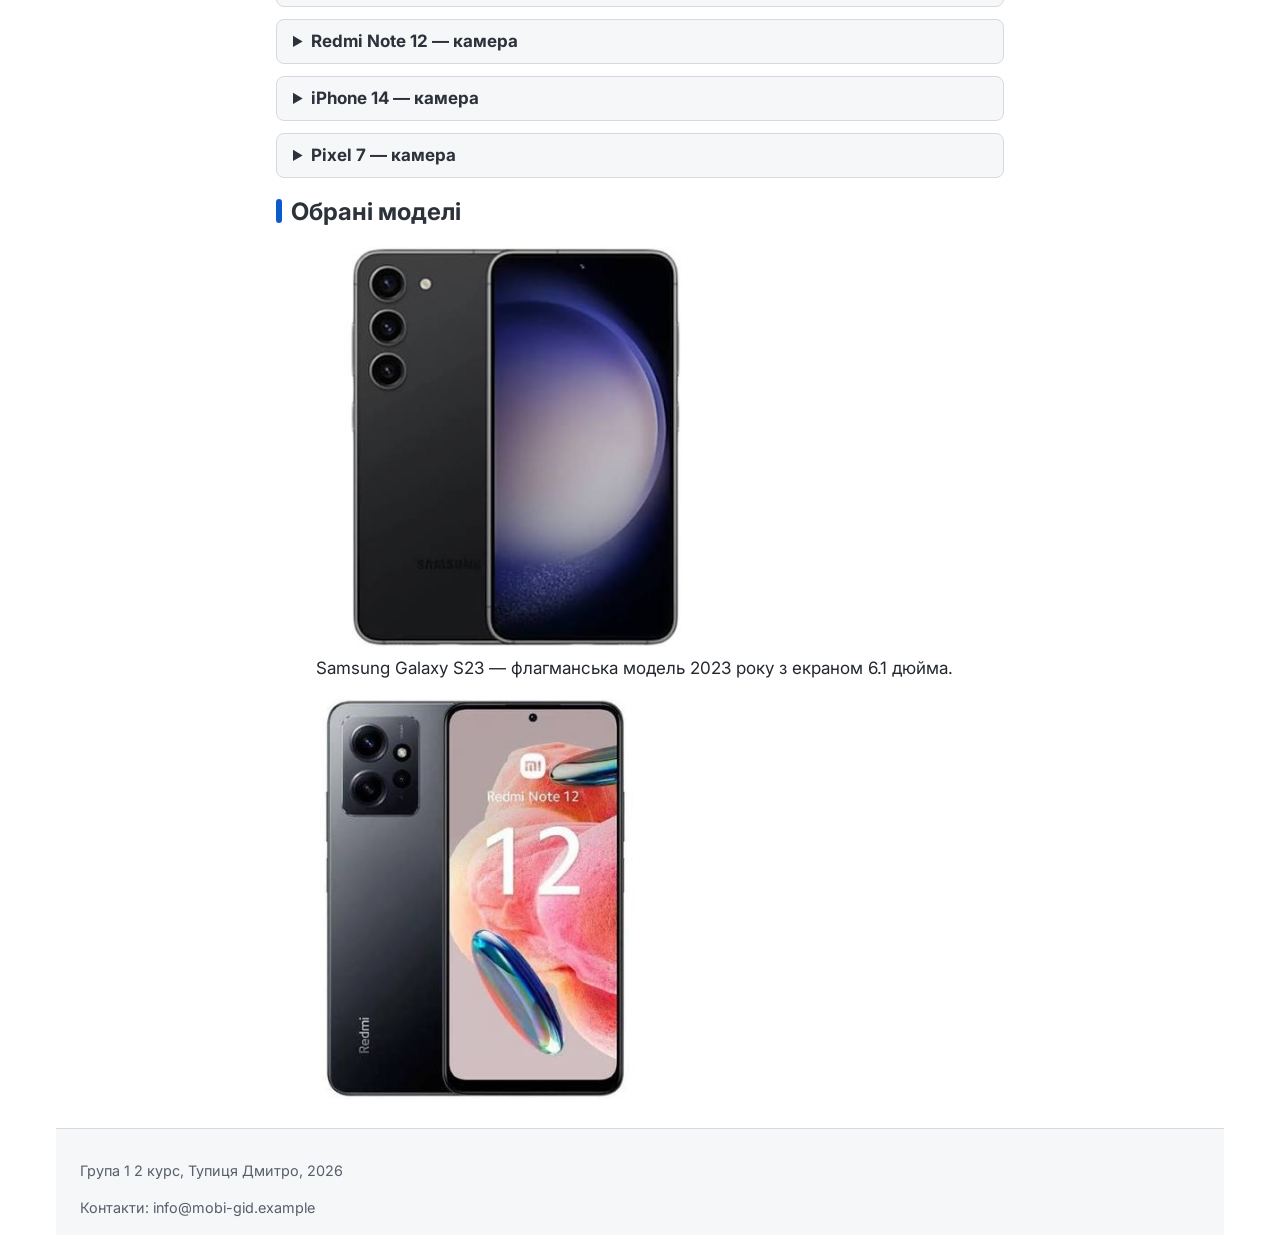
==== commit 0fd5e1dc: "LR10: fetch data.json with async/await, cards from loaded data" ====
--- a/catalog.html
+++ b/catalog.html
@@ -267,22 +267,7 @@
 
     </section>
 
-  <section class="demo" id="demo">
-  <h2>Демонстрація роботи</h2>
-  <h3>Усього моделей</h3>
-  <p class="js-out" id="out-count"></p>
-  <h3>Нумерований список моделей</h3>
-  <p class="js-out" id="out-numbered"></p>
-  <h3>Сегменти</h3>
-  <p class="js-out" id="out-categories"></p>
-  <h3>Фільтри</h3>
-  <p class="js-out" id="out-filter"></p>
-  <h3>Сортування</h3>
-  <p class="js-out" id="out-sorted"></p>
-  <h3>Статистика</h3>
-  <p class="js-out" id="out-stats"></p>
-</section>
-</main>
+  </main>
 <aside class="layout__aside">
   <h2>Фільтр за брендом</h2>
   <ul>
--- a/css/styles.css
+++ b/css/styles.css
@@ -729,21 +729,6 @@
   }
   .card:hover .card__img,
   .card:focus-within .card__img { transform: none; }
-}
-
-/* ---------- LR8: блок «Демонстрація роботи» ---------- */
-/* white-space: pre-line зберігає символи нового рядка (\n) із тексту й переносить
-   довгі рядки за шириною, а без нього браузер трактував би \n як звичайний пробіл
-   і всі рядки результату склеїлися б в один абзац. */
-.js-out {
-  max-width: none;
-  white-space: pre-line;
-  overflow-wrap: anywhere;
-  font-family: ui-monospace, monospace;
-  background: var(--color-surface);
-  padding: var(--space);
-  border-radius: var(--radius);
-  line-height: 1.7;
 }
 
 /* ---------- LR9: модифікатор бейджа (стан «старша модель») ---------- */
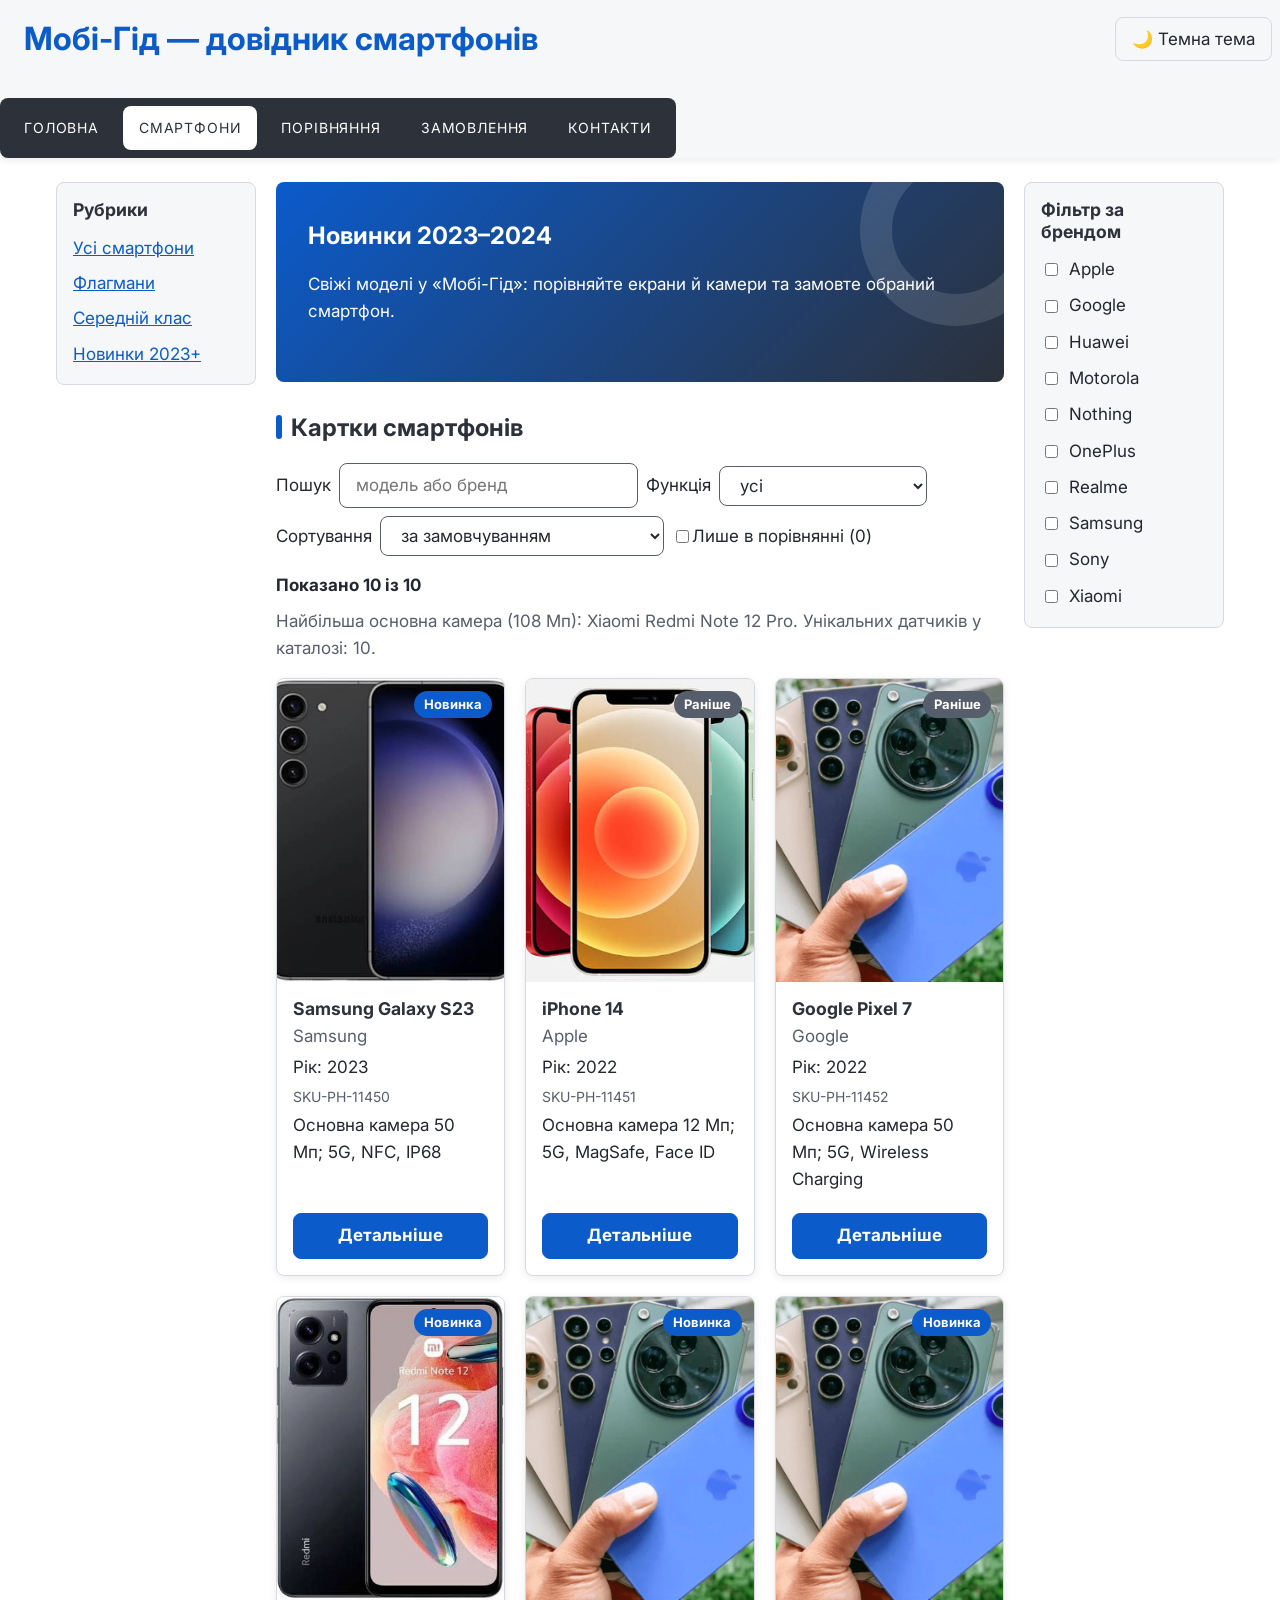
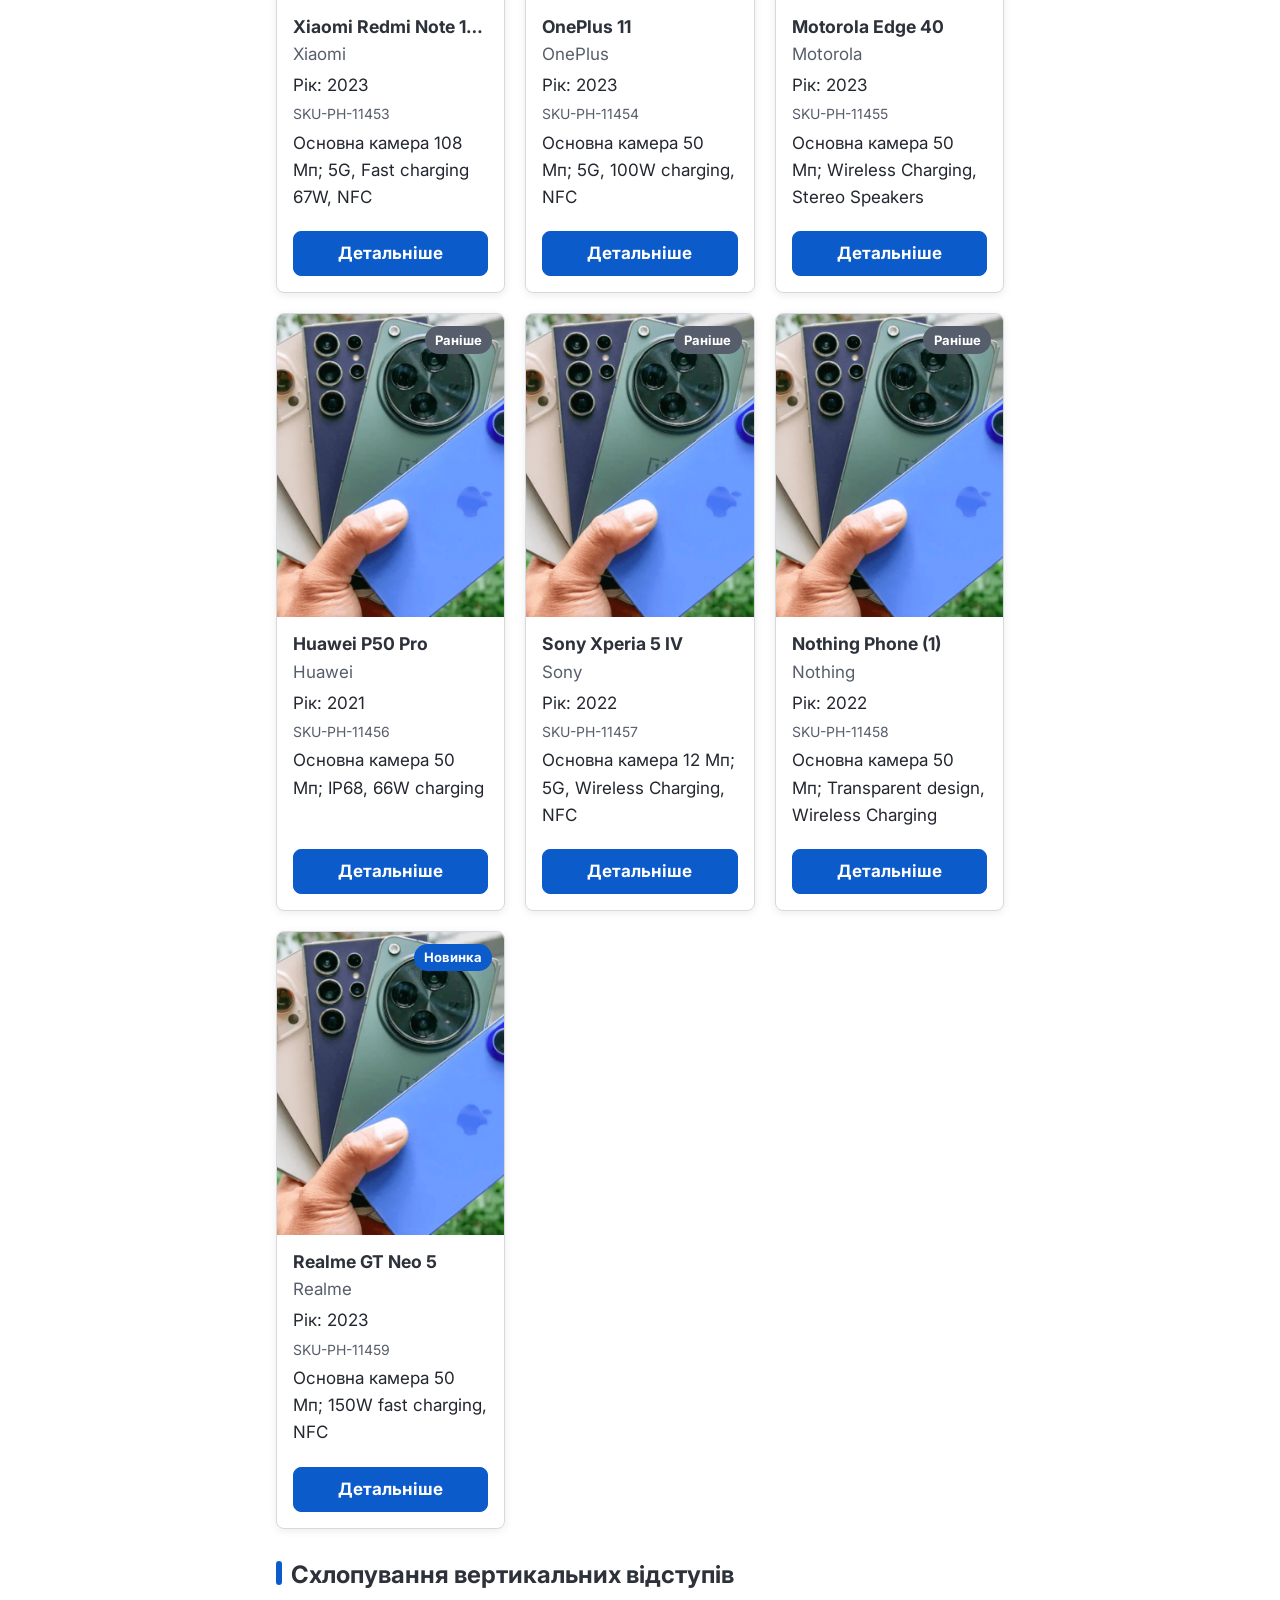
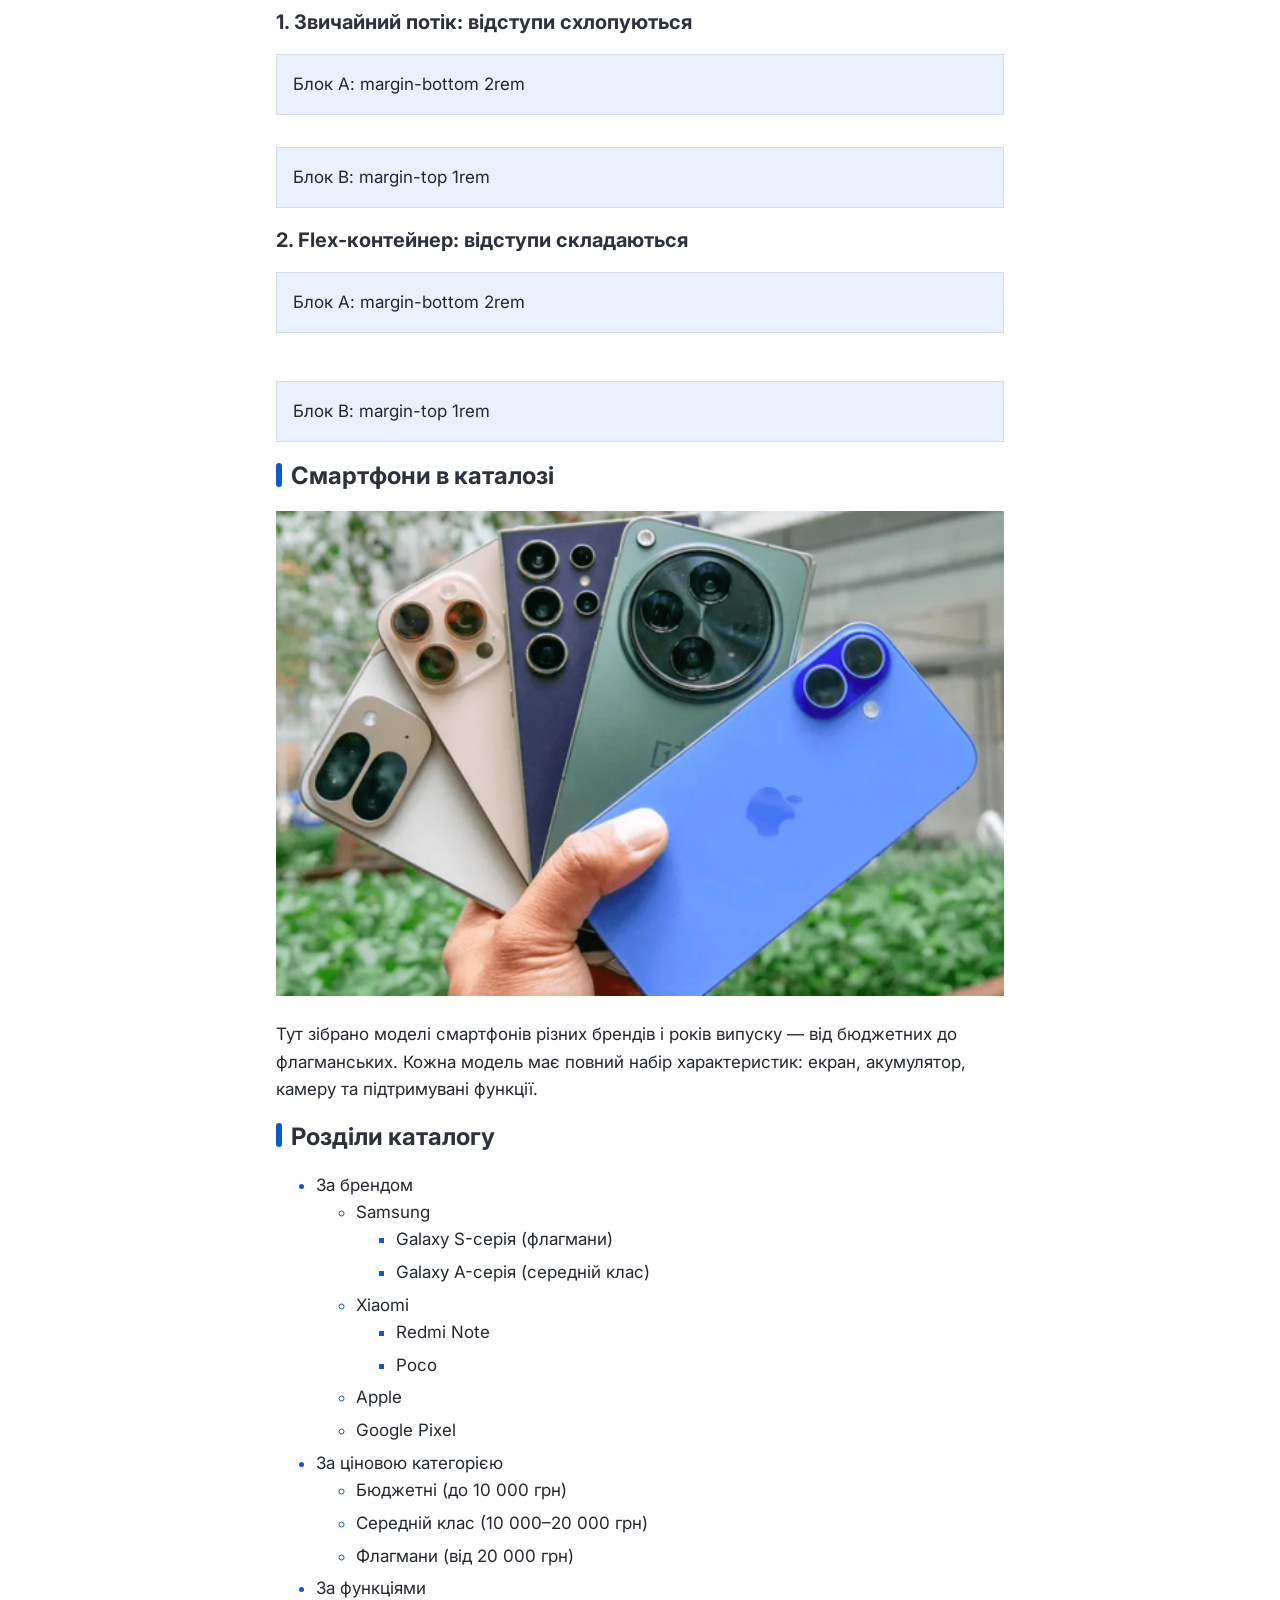
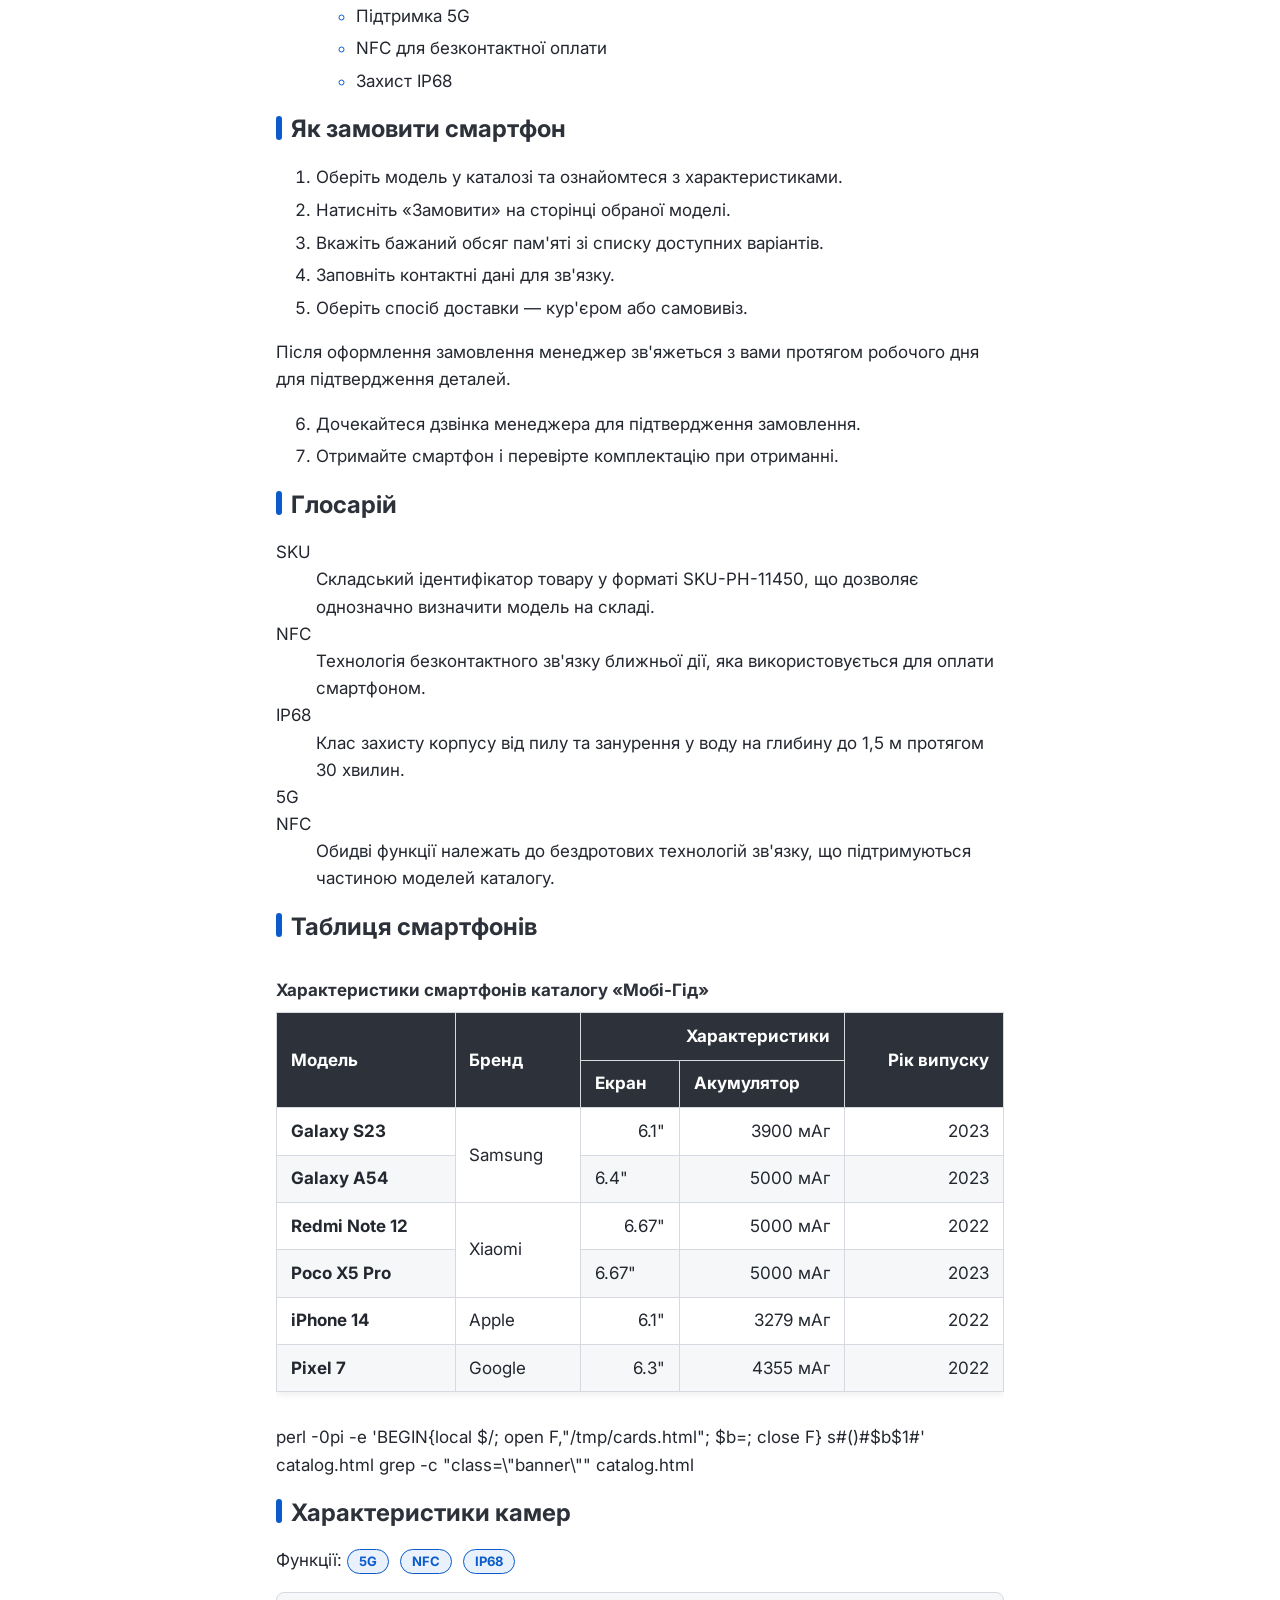
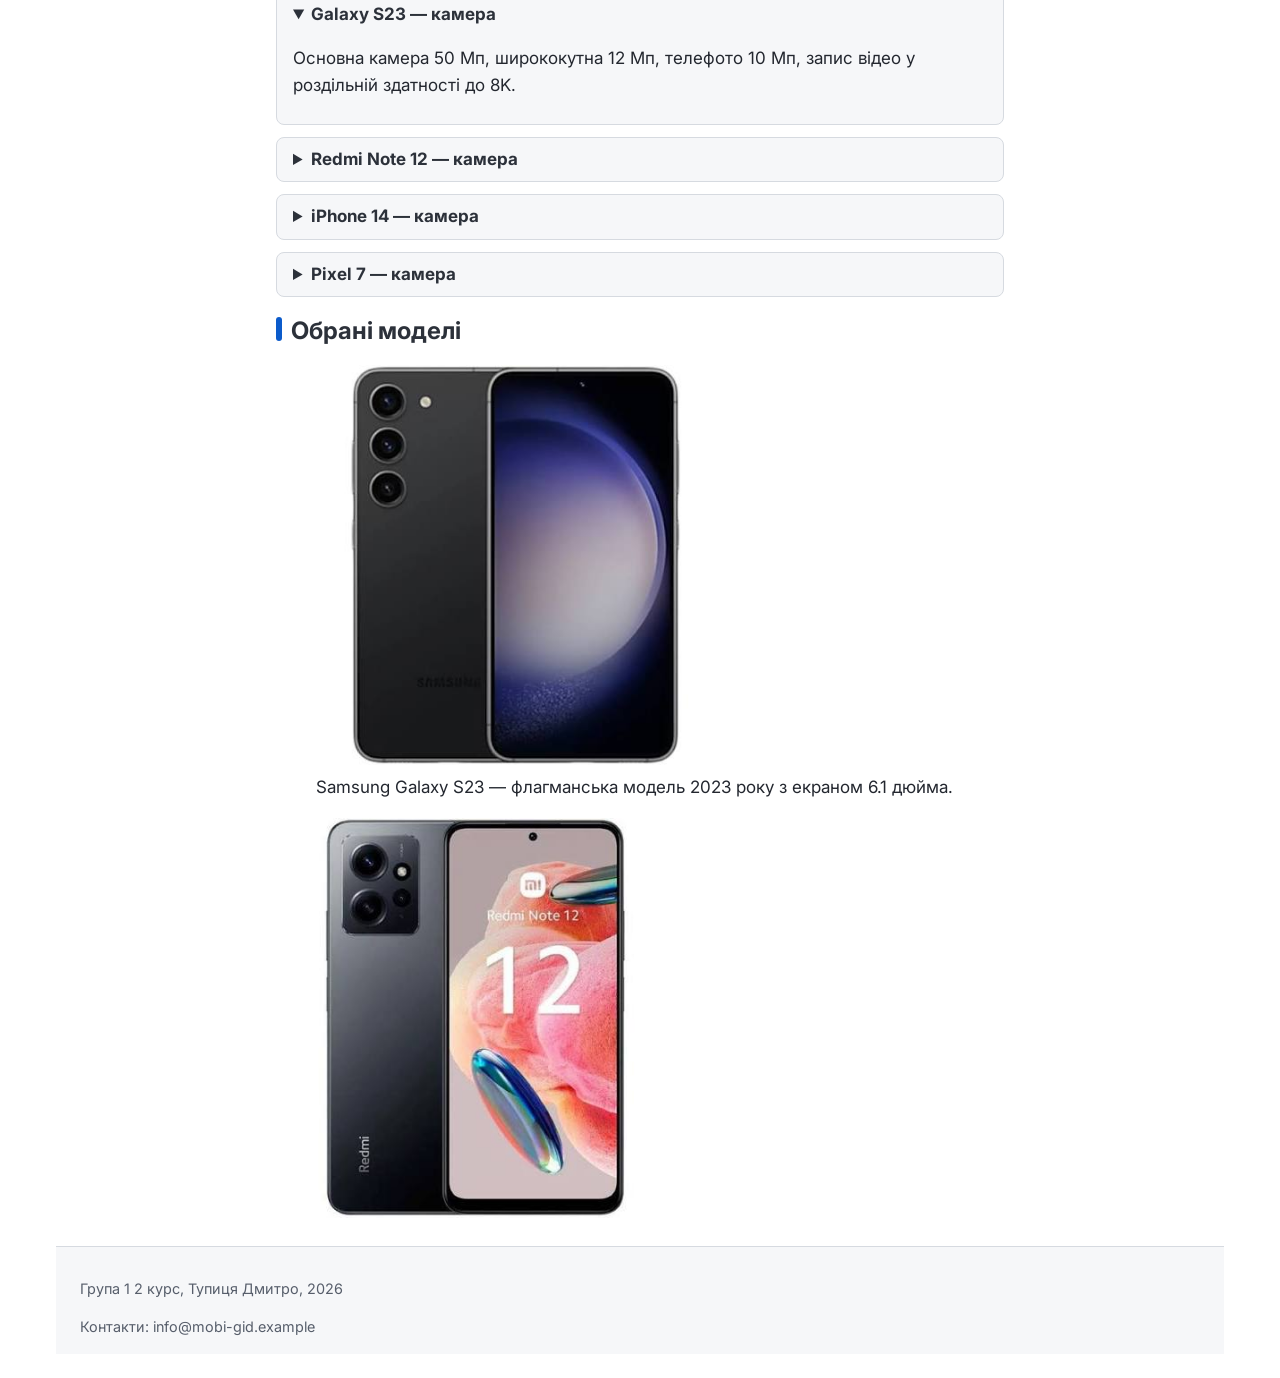
==== commit 9e91181e: "LR10: search, filters generated from data, sorting, counter" ====
--- a/catalog.html
+++ b/catalog.html
@@ -45,18 +45,24 @@
   <div class="controls">
     <label for="q">Пошук</label>
     <input type="search" id="q" placeholder="модель або бренд">
-    <label for="filter">Сегмент</label>
+    <label for="filter">Функція</label>
     <select id="filter">
       <option value="all">усі</option>
-      <option value="флагман">флагман</option>
-      <option value="преміум">преміум</option>
-      <option value="середній клас">середній клас</option>
-      <option value="бюджетний">бюджетний</option>
-      <option value="складаний">складаний</option>
     </select>
-    <label for="nfc"><input type="checkbox" id="nfc"> Лише з NFC</label>
-  </div>
+    <label for="sort">Сортування</label>
+    <select id="sort">
+      <option value="default">за замовчуванням</option>
+      <option value="year-desc">рік: новіші спершу</option>
+      <option value="year-asc">рік: старіші спершу</option>
+      <option value="camera-desc">основна камера: більше Мп</option>
+      <option value="model">за назвою (А→Я)</option>
+    </select>
+    <label for="only-fav"><input type="checkbox" id="only-fav"> Лише в порівнянні (<span id="fav-count">0</span>)</label>
+  </div>
+  <p id="count" class="count"></p>
+  <p id="summary" class="summary"></p>
   <p id="empty" class="empty" hidden>Нічого не знайдено. Спробуйте інший запит.</p>
+  <p id="load-error" class="load-error" role="alert" hidden></p>
   <div class="loader" hidden>
     <div class="spinner" aria-hidden="true"></div>
     <p>Завантажуємо каталог…</p>
@@ -270,12 +276,7 @@
   </main>
 <aside class="layout__aside">
   <h2>Фільтр за брендом</h2>
-  <ul>
-    <li><label><input type="checkbox" value="Apple"> Apple</label></li>
-    <li><label><input type="checkbox" value="Samsung"> Samsung</label></li>
-    <li><label><input type="checkbox" value="Xiaomi"> Xiaomi</label></li>
-    <li><label><input type="checkbox" value="Google"> Google</label></li>
-  </ul>
+  <ul id="brand-list"></ul>
 </aside>
 
   <footer class="layout__footer">
@@ -286,9 +287,11 @@
 
 <dialog id="details">
   <h2 id="d-title"></h2>
-  <p id="d-line1"></p>
-  <p id="d-line2"></p>
-  <p id="d-line3"></p>
+  <div id="d-main"></div>
+  <div id="d-object"></div>
+  <div id="d-table"></div>
+  <div id="d-list"></div>
+  <div id="d-features"></div>
   <button id="d-close" type="button">Закрити</button>
 </dialog>
 
--- a/css/styles.css
+++ b/css/styles.css
@@ -863,3 +863,57 @@
   --color-banner-from: hsl(215 90% 42%);
   --color-banner-to: hsl(220 14% 20%);
 }
+
+/* ---------- LR10: повідомлення про помилку завантаження ---------- */
+.load-error {
+  padding: var(--space);
+  background: var(--color-invalid-bg);
+  color: var(--color-invalid);
+  border: 1px solid var(--color-invalid);
+  border-radius: var(--radius);
+}
+.load-error[hidden] { display: none; }
+
+/* ---------- LR10: модалка з деталізацією ---------- */
+dialog {
+  width: min(92%, 40rem);
+  max-height: 90vh;
+  overflow-y: auto;
+}
+dialog h3 { margin: var(--space) 0 var(--space-sm); font-size: 1.1rem; }
+
+/* Пари «підпис — значення» */
+.kv {
+  display: grid;
+  grid-template-columns: max-content 1fr;
+  gap: var(--space-sm) var(--space);
+  margin: 0 0 var(--space);
+}
+.kv dt { color: var(--color-muted); font-weight: 700; }
+.kv dd { margin: 0; }
+
+/* Списки значень (датчики, варіанти пам'яті) і «пігулки» функцій */
+.chips {
+  display: flex;
+  flex-wrap: wrap;
+  gap: var(--space-sm);
+  margin: 0;
+  padding: 0;
+  list-style: none;
+}
+.chips li {
+  padding: 0.15rem 0.7rem;
+  border: 1px solid var(--color-border);
+  border-radius: var(--radius-pill);
+  background: var(--color-surface);
+}
+.pills { display: flex; flex-wrap: wrap; gap: var(--space-sm); }
+.pills .pill + .pill { margin-left: 0; }
+.muted { color: var(--color-muted); }
+
+/* Таблиця характеристик у модалці вужча, ніж таблиця каталогу, тож мінімальну ширину скидаємо */
+.table-wrap .specs-table { min-width: 0; }
+
+/* ---------- LR10: лічильник і підсумок каталогу ---------- */
+.count { margin: 0 0 var(--space-sm); font-weight: 700; }
+.summary { margin: 0 0 var(--space); color: var(--color-muted); }
